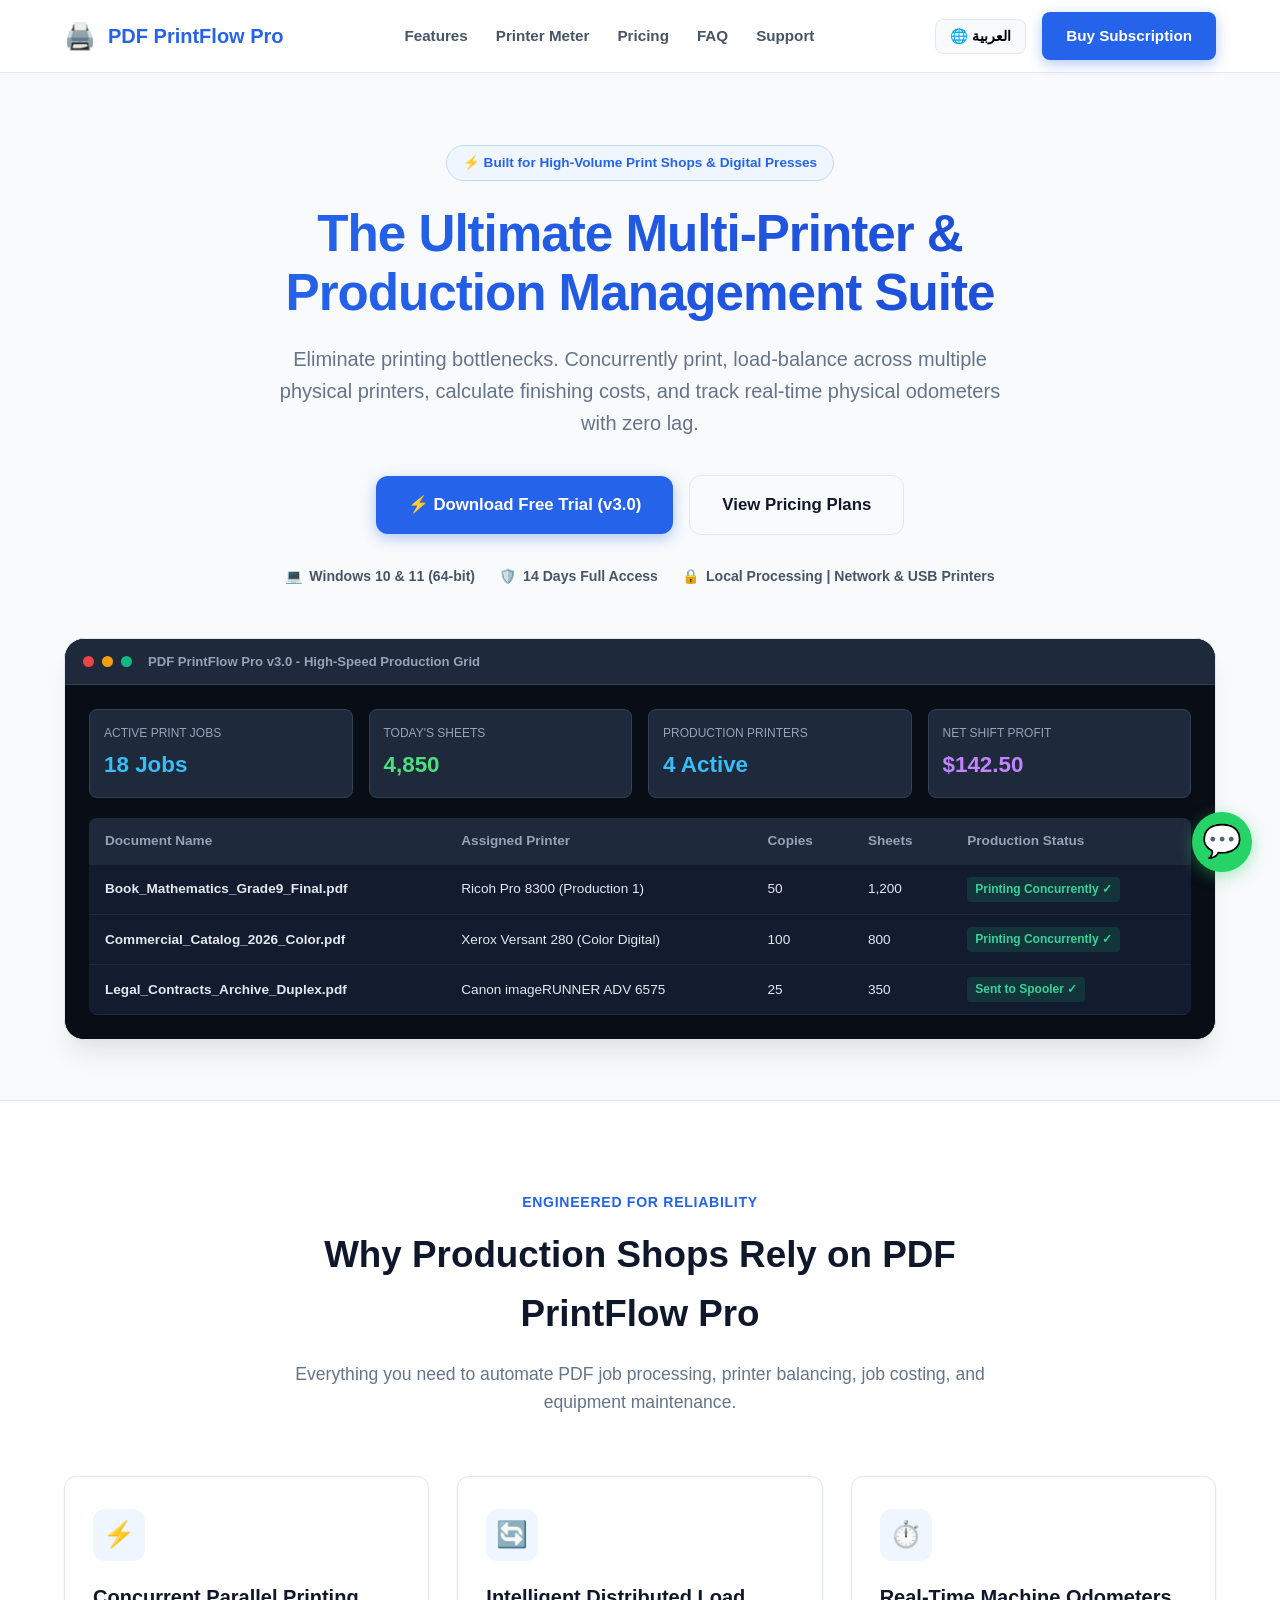
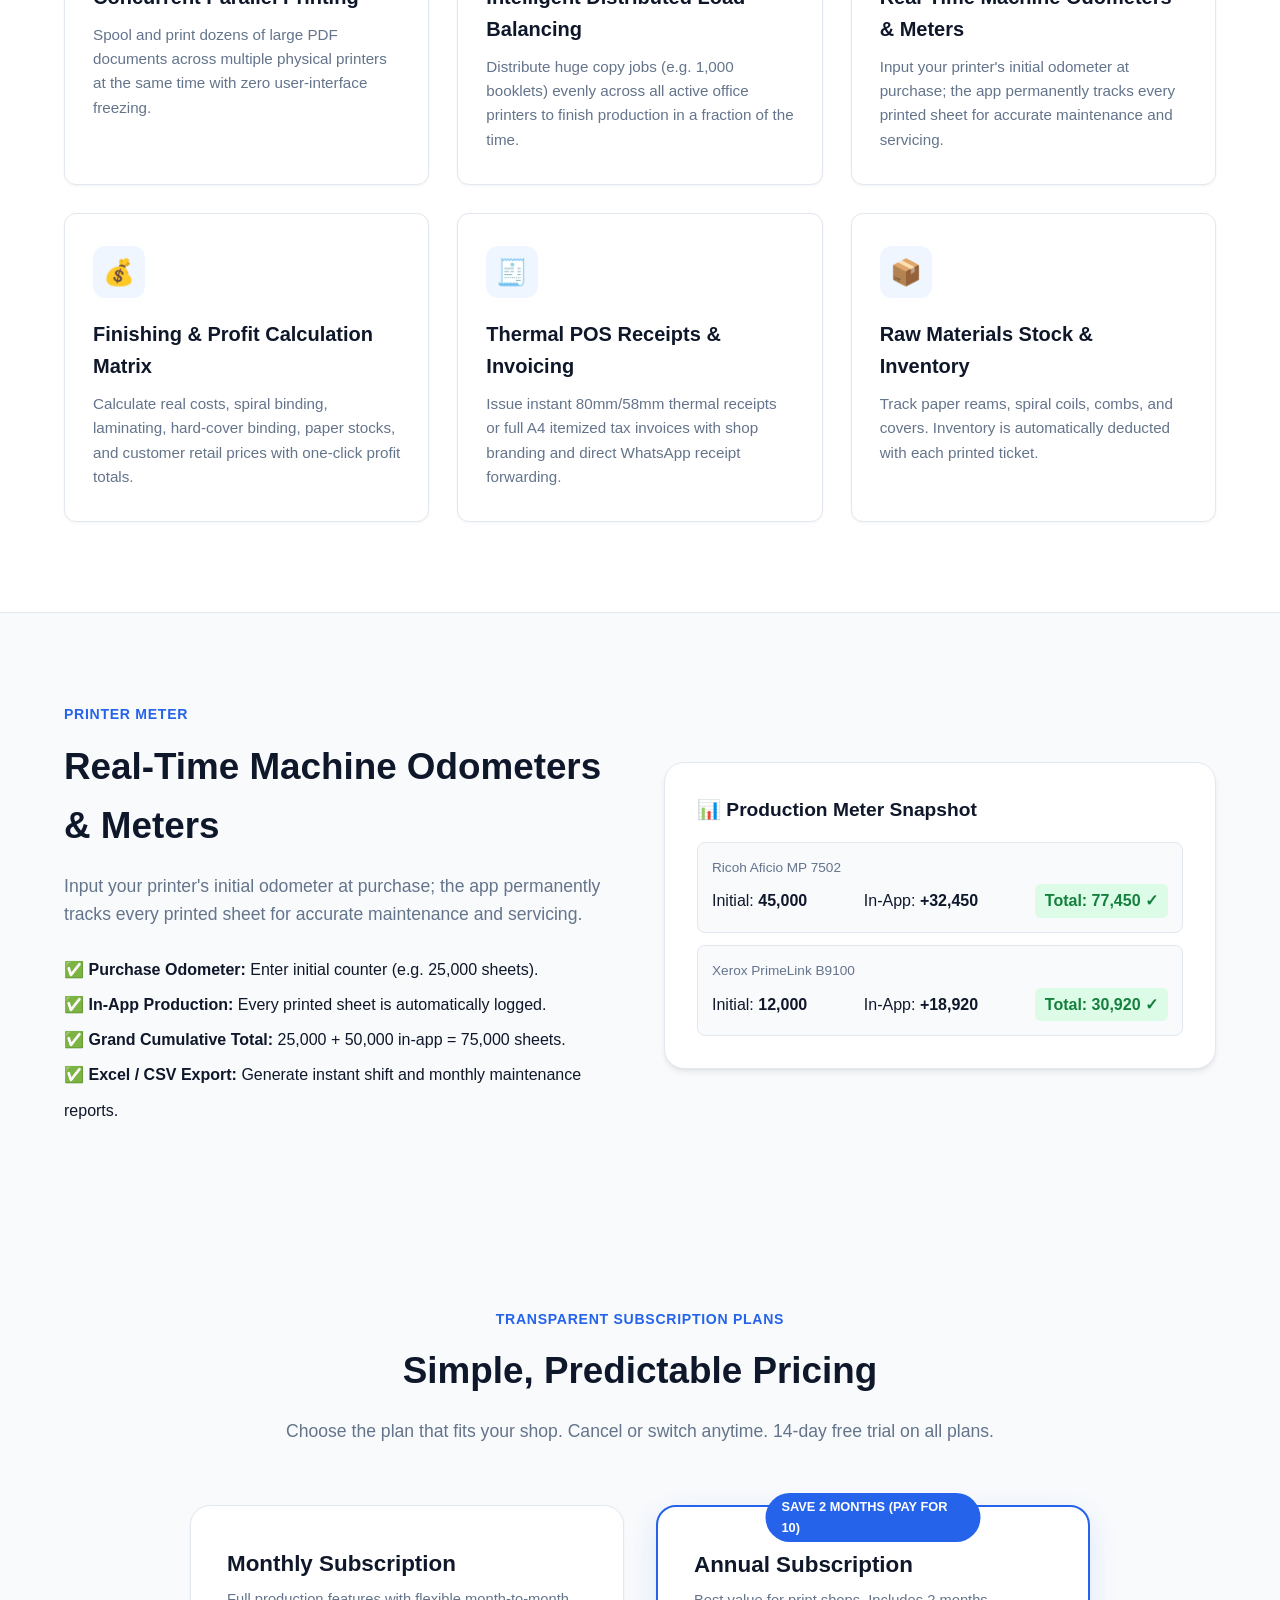
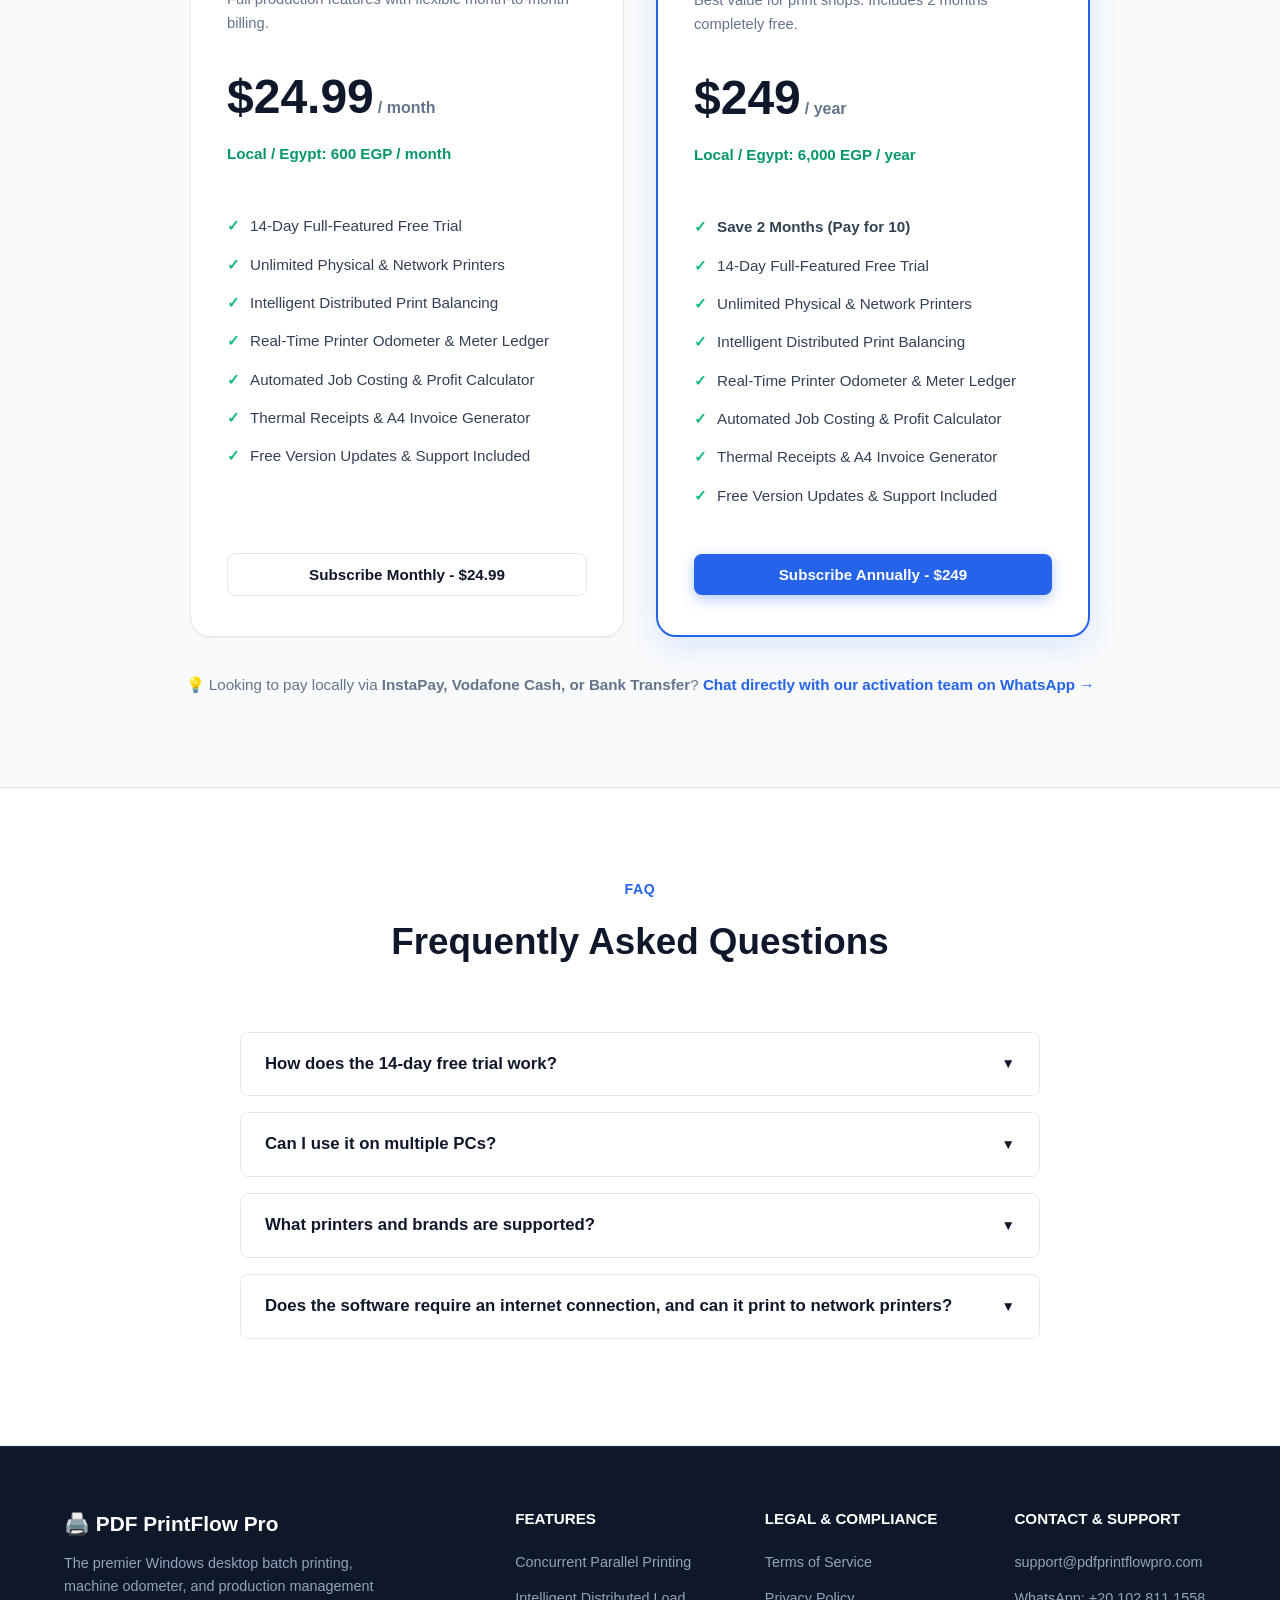
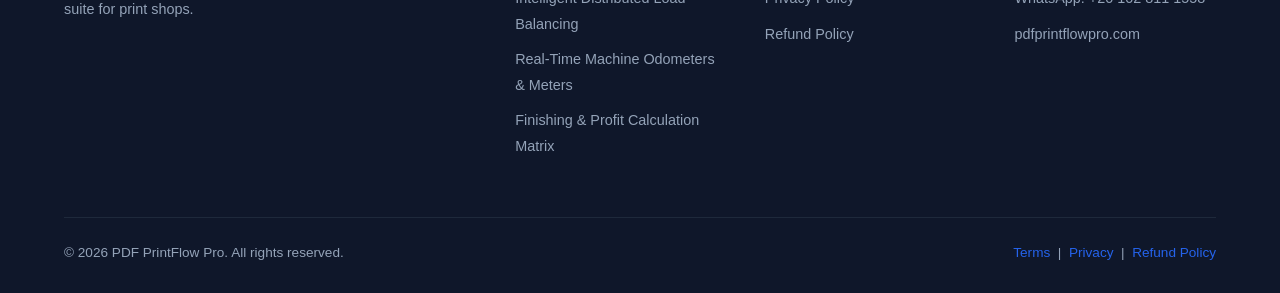
==== index.html @ ec48138c "Add files via upload" ====
<!DOCTYPE html>
<html lang="en" dir="ltr">
<head>
    <meta charset="UTF-8">
    <meta name="viewport" content="width=device-width, initial-scale=1.0">
    <title>PDF PrintFlow Pro - High-Speed Batch & Concurrent Multi-Printer Suite</title>
    <meta name="description" content="Commercial batch printing, intelligent load balancing, and production management software for print shops, copy centers, and publishers.">
    <link rel="stylesheet" href="style.css">
    <link rel="icon" type="image/x-icon" href="Assets/app_icon.ico">
</head>
<body>

    <!-- Header Navigation -->
    <header class="header">
        <div class="container navbar">
            <a href="index.html" class="brand">
                <span class="brand-icon">🖨️</span>
                <span>PDF PrintFlow <span>Pro</span></span>
            </a>

            <ul class="nav-links">
                <li><a href="#features" data-i18n="navFeatures">Features</a></li>
                <li><a href="#odometer" data-i18n="navOdometer">Printer Meter</a></li>
                <li><a href="#pricing" data-i18n="navPricing">Pricing</a></li>
                <li><a href="#faq" data-i18n="navFaq">FAQ</a></li>
                <li><a href="#contact" data-i18n="navContact">Support</a></li>
            </ul>

            <div class="nav-actions">
                <button id="langToggleBtn" class="lang-btn" onclick="toggleLanguage()">
                    🌐 العربية
                </button>
                <a href="#pricing" class="btn btn-primary" data-i18n="btnBuyNow">Buy Subscription</a>
            </div>
        </div>
    </header>

    <!-- Hero Section -->
    <section class="hero">
        <div class="container">
            <div class="hero-badge" data-i18n="heroBadge">
                ⚡ Built for High-Volume Print Shops & Digital Presses
            </div>

            <h1>
                <span data-i18n="heroTitlePrefix">The Ultimate Multi-Printer &</span>
                <span data-i18n="heroTitleSpan"> Production Management Suite</span>
            </h1>

            <p class="hero-subtitle" data-i18n="heroSubtitle">
                Eliminate printing bottlenecks. Concurrently print, load-balance across multiple physical printers, calculate finishing costs, and track real-time physical odometers with zero lag.
            </p>

            <div class="hero-cta">
                <a href="https://github.com" class="btn btn-primary btn-lg" data-i18n="heroBtnDownload">
                    ⚡ Download Free Trial (v3.0)
                </a>
                <a href="#pricing" class="btn btn-outline btn-lg" data-i18n="heroBtnPricing">
                    View Pricing Plans
                </a>
            </div>

            <div class="trust-badges">
                <div class="trust-item">
                    <span>💻</span> <strong data-i18n="trustWindows">Windows 10 & 11 (64-bit)</strong>
                </div>
                <div class="trust-item">
                    <span>🛡️</span> <strong data-i18n="trustTrial">14 Days Full Access</strong>
                </div>
                <div class="trust-item">
                    <span>🔒</span> <strong data-i18n="trustOffline">Local Processing | Network & USB Printers</strong>
                </div>
            </div>

            <!-- Realistic Interactive App Mockup -->
            <div class="mockup-wrapper">
                <div class="mockup-header">
                    <div class="circle red"></div>
                    <div class="circle yellow"></div>
                    <div class="circle green"></div>
                    <span class="mockup-title">PDF PrintFlow Pro v3.0 - High-Speed Production Grid</span>
                </div>
                <div class="mockup-body">
                    <div class="mockup-stats">
                        <div class="stat-box">
                            <div class="title" data-i18n="mockupJobs">Active Print Jobs</div>
                            <div class="val">18 Jobs</div>
                        </div>
                        <div class="stat-box">
                            <div class="title" data-i18n="mockupSheets">Today's Sheets</div>
                            <div class="val green">4,850</div>
                        </div>
                        <div class="stat-box">
                            <div class="title" data-i18n="mockupActivePrinters">Production Printers</div>
                            <div class="val">4 Active</div>
                        </div>
                        <div class="stat-box">
                            <div class="title" data-i18n="mockupNetProfit">Net Shift Profit</div>
                            <div class="val purple">$142.50</div>
                        </div>
                    </div>

                    <table class="mockup-table">
                        <thead>
                            <tr>
                                <th data-i18n="mockupColFile">Document Name</th>
                                <th data-i18n="mockupColPrinter">Assigned Printer</th>
                                <th data-i18n="mockupColCopies">Copies</th>
                                <th data-i18n="mockupColSheets">Sheets</th>
                                <th data-i18n="mockupColStatus">Production Status</th>
                            </tr>
                        </thead>
                        <tbody>
                            <tr>
                                <td><strong>Book_Mathematics_Grade9_Final.pdf</strong></td>
                                <td>Ricoh Pro 8300 (Production 1)</td>
                                <td>50</td>
                                <td>1,200</td>
                                <td><span class="badge-status" data-i18n="statusPrinting">Printing Concurrently ✓</span></td>
                            </tr>
                            <tr>
                                <td><strong>Commercial_Catalog_2026_Color.pdf</strong></td>
                                <td>Xerox Versant 280 (Color Digital)</td>
                                <td>100</td>
                                <td>800</td>
                                <td><span class="badge-status" data-i18n="statusPrinting">Printing Concurrently ✓</span></td>
                            </tr>
                            <tr>
                                <td><strong>Legal_Contracts_Archive_Duplex.pdf</strong></td>
                                <td>Canon imageRUNNER ADV 6575</td>
                                <td>25</td>
                                <td>350</td>
                                <td><span class="badge-status" data-i18n="statusSent">Sent to Spooler ✓</span></td>
                            </tr>
                        </tbody>
                    </table>
                </div>
            </div>

        </div>
    </section>

    <!-- Key Features Section -->
    <section id="features" class="section section-light">
        <div class="container">
            <div class="section-header">
                <div class="section-tag" data-i18n="featuresTag">Engineered for Reliability</div>
                <h2 class="section-title" data-i18n="featuresTitle">Why Production Shops Rely on PDF PrintFlow Pro</h2>
                <p class="section-desc" data-i18n="featuresSubtitle">
                    Everything you need to automate PDF job processing, printer balancing, job costing, and equipment maintenance.
                </p>
            </div>

            <div class="features-grid">
                <!-- Feature 1 -->
                <div class="feature-card">
                    <div class="feature-icon">⚡</div>
                    <h3 data-i18n="f1Title">Concurrent Parallel Printing</h3>
                    <p data-i18n="f1Desc">Spool and print dozens of large PDF documents across multiple physical printers at the same time with zero user-interface freezing.</p>
                </div>

                <!-- Feature 2 -->
                <div class="feature-card">
                    <div class="feature-icon">🔄</div>
                    <h3 data-i18n="f2Title">Intelligent Distributed Load Balancing</h3>
                    <p data-i18n="f2Desc">Distribute huge copy jobs (e.g. 1,000 booklets) evenly across all active office printers to finish production in a fraction of the time.</p>
                </div>

                <!-- Feature 3 -->
                <div class="feature-card">
                    <div class="feature-icon">⏱️</div>
                    <h3 data-i18n="f3Title">Real-Time Machine Odometers & Meters</h3>
                    <p data-i18n="f3Desc">Input your printer's initial odometer at purchase; the app permanently tracks every printed sheet for accurate maintenance and servicing.</p>
                </div>

                <!-- Feature 4 -->
                <div class="feature-card">
                    <div class="feature-icon">💰</div>
                    <h3 data-i18n="f4Title">Finishing & Profit Calculation Matrix</h3>
                    <p data-i18n="f4Desc">Calculate real costs, spiral binding, laminating, hard-cover binding, paper stocks, and customer retail prices with one-click profit totals.</p>
                </div>

                <!-- Feature 5 -->
                <div class="feature-card">
                    <div class="feature-icon">🧾</div>
                    <h3 data-i18n="f5Title">Thermal POS Receipts & Invoicing</h3>
                    <p data-i18n="f5Desc">Issue instant 80mm/58mm thermal receipts or full A4 itemized tax invoices with shop branding and direct WhatsApp receipt forwarding.</p>
                </div>

                <!-- Feature 6 -->
                <div class="feature-card">
                    <div class="feature-icon">📦</div>
                    <h3 data-i18n="f6Title">Raw Materials Stock & Inventory</h3>
                    <p data-i18n="f6Desc">Track paper reams, spiral coils, combs, and covers. Inventory is automatically deducted with each printed ticket.</p>
                </div>
            </div>
        </div>
    </section>

    <!-- Odometer Feature Focus -->
    <section id="odometer" class="section">
        <div class="container">
            <div style="display: grid; grid-template-columns: 1fr 1fr; gap: 48px; align-items: center;">
                <div>
                    <div class="section-tag" data-i18n="navOdometer">Printer Meter</div>
                    <h2 class="section-title" data-i18n="f3Title">Real-Time Machine Odometers & Meters</h2>
                    <p class="section-desc" style="margin-bottom: 24px;" data-i18n="f3Desc">
                        Input your printer's initial odometer at purchase; the app permanently tracks every printed sheet for accurate maintenance and servicing.
                    </p>
                    <ul style="list-style: none; line-height: 2.2;">
                        <li data-i18n="odoBullet1">✅ <strong>Purchase Odometer:</strong> Enter initial counter (e.g. 25,000 sheets).</li>
                        <li data-i18n="odoBullet2">✅ <strong>In-App Production:</strong> Every printed sheet is automatically logged.</li>
                        <li data-i18n="odoBullet3">✅ <strong>Grand Cumulative Total:</strong> 25,000 + 50,000 in-app = 75,000 sheets.</li>
                        <li data-i18n="odoBullet4">✅ <strong>Excel / CSV Export:</strong> Generate instant shift and monthly maintenance reports.</li>
                    </ul>
                </div>
                <div style="background: #ffffff; border: 1px solid var(--border-color); border-radius: var(--radius-lg); padding: 32px; box-shadow: var(--shadow-md);">
                    <div style="font-weight: 800; font-size: 1.2rem; margin-bottom: 16px; color: var(--secondary);" data-i18n="odoSnapshotTitle">📊 Production Meter Snapshot</div>
                    <div style="border: 1px solid #e2e8f0; border-radius: 8px; padding: 14px; margin-bottom: 12px; background: #f8fafc;">
                        <div style="font-size: 0.85rem; color: #64748b;">Ricoh Aficio MP 7502</div>
                        <div style="display: flex; justify-content: space-between; align-items: center; margin-top: 6px;">
                            <span><span data-i18n="odoInitial">Initial:</span> <strong>45,000</strong></span>
                            <span><span data-i18n="odoInApp">In-App:</span> <strong>+32,450</strong></span>
                            <span style="background: #dcfce7; color: #15803d; font-weight: 800; padding: 4px 10px; border-radius: 6px;"><span data-i18n="odoTotal">Total:</span> 77,450 ✓</span>
                        </div>
                    </div>
                    <div style="border: 1px solid #e2e8f0; border-radius: 8px; padding: 14px; background: #f8fafc;">
                        <div style="font-size: 0.85rem; color: #64748b;">Xerox PrimeLink B9100</div>
                        <div style="display: flex; justify-content: space-between; align-items: center; margin-top: 6px;">
                            <span><span data-i18n="odoInitial">Initial:</span> <strong>12,000</strong></span>
                            <span><span data-i18n="odoInApp">In-App:</span> <strong>+18,920</strong></span>
                            <span style="background: #dcfce7; color: #15803d; font-weight: 800; padding: 4px 10px; border-radius: 6px;"><span data-i18n="odoTotal">Total:</span> 30,920 ✓</span>
                        </div>
                    </div>
                </div>
            </div>
        </div>
    </section>

    <!-- Pricing Section -->
    <section id="pricing" class="pricing-section">
        <div class="container">
            <div class="section-header">
                <div class="section-tag" data-i18n="pricingTag">Transparent Subscription Plans</div>
                <h2 class="section-title" data-i18n="pricingTitle">Simple, Predictable Pricing</h2>
                <p class="section-desc" data-i18n="pricingSubtitle">
                    Choose the plan that fits your shop. Cancel or switch anytime. 14-day free trial on all plans.
                </p>
            </div>

            <div class="pricing-grid">
                <!-- Monthly Plan -->
                <div class="pricing-card">
                    <div class="plan-name" data-i18n="planMonthlyName">Monthly Subscription</div>
                    <div class="plan-desc" data-i18n="planMonthlyDesc">Full production features with flexible month-to-month billing.</div>
                    
                    <div class="plan-price">
                        <span class="amount">$24.99</span>
                        <span class="period">/ month</span>
                    </div>
                    <div class="regional-price" data-i18n="regionalMonthly">Local / Egypt: 600 EGP / month</div>

                    <ul class="plan-features">
                        <li><span class="check">✓</span> <span data-i18n="featureTrial">14-Day Full-Featured Free Trial</span></li>
                        <li><span class="check">✓</span> <span data-i18n="featurePrinters">Unlimited Physical & Network Printers</span></li>
                        <li><span class="check">✓</span> <span data-i18n="featureLoadBalance">Intelligent Distributed Print Balancing</span></li>
                        <li><span class="check">✓</span> <span data-i18n="featureMeters">Real-Time Printer Odometer & Meter Ledger</span></li>
                        <li><span class="check">✓</span> <span data-i18n="featureCosting">Automated Job Costing & Profit Calculator</span></li>
                        <li><span class="check">✓</span> <span data-i18n="featureInvoicing">Thermal Receipts & A4 Invoice Generator</span></li>
                        <li><span class="check">✓</span> <span data-i18n="featureUpdates">Free Version Updates & Support Included</span></li>
                    </ul>

                    <button class="btn btn-outline" style="width: 100%;" onclick="openCheckout('monthly')" data-i18n="btnSubscribeMonthly">
                        Subscribe Monthly - $24.99
                    </button>
                </div>

                <!-- Annual Plan (Featured) -->
                <div class="pricing-card featured">
                    <div class="card-badge" data-i18n="saveBadge">Save 2 Months (Pay for 10)</div>
                    <div class="plan-name" data-i18n="planAnnualName">Annual Subscription</div>
                    <div class="plan-desc" data-i18n="planAnnualDesc">Best value for print shops. Includes 2 months completely free.</div>
                    
                    <div class="plan-price">
                        <span class="amount">$249</span>
                        <span class="period">/ year</span>
                    </div>
                    <div class="regional-price" data-i18n="regionalAnnual">Local / Egypt: 6,000 EGP / year</div>

                    <ul class="plan-features">
                        <li><span class="check">✓</span> <strong data-i18n="saveBadge">Save 2 Months (Pay for 10)</strong></li>
                        <li><span class="check">✓</span> <span data-i18n="featureTrial">14-Day Full-Featured Free Trial</span></li>
                        <li><span class="check">✓</span> <span data-i18n="featurePrinters">Unlimited Physical & Network Printers</span></li>
                        <li><span class="check">✓</span> <span data-i18n="featureLoadBalance">Intelligent Distributed Print Balancing</span></li>
                        <li><span class="check">✓</span> <span data-i18n="featureMeters">Real-Time Printer Odometer & Meter Ledger</span></li>
                        <li><span class="check">✓</span> <span data-i18n="featureCosting">Automated Job Costing & Profit Calculator</span></li>
                        <li><span class="check">✓</span> <span data-i18n="featureInvoicing">Thermal Receipts & A4 Invoice Generator</span></li>
                        <li><span class="check">✓</span> <span data-i18n="featureUpdates">Free Version Updates & Priority Support</span></li>
                    </ul>

                    <button class="btn btn-primary" style="width: 100%;" onclick="openCheckout('annual')" data-i18n="btnSubscribeAnnual">
                        Subscribe Annually - $249
                    </button>
                </div>
            </div>

            <!-- Regional Payment Notice -->
            <div style="text-align: center; margin-top: 36px;">
                <p style="color: #64748b; font-size: 0.95rem;">
                    💡 Looking to pay locally via <strong>InstaPay, Vodafone Cash, or Bank Transfer</strong>? 
                    <a href="javascript:void(0)" onclick="openWhatsApp()" style="font-weight: 700;">Chat directly with our activation team on WhatsApp →</a>
                </p>
            </div>
        </div>
    </section>

    <!-- FAQ Section -->
    <section id="faq" class="section section-light">
        <div class="container">
            <div class="section-header">
                <div class="section-tag" data-i18n="navFaq">FAQ</div>
                <h2 class="section-title" data-i18n="faqTitle">Frequently Asked Questions</h2>
            </div>

            <div class="faq-wrap">
                <div class="faq-item">
                    <div class="faq-question">
                        <span data-i18n="faq1Q">How does the 14-day free trial work?</span>
                        <span class="faq-arrow">▼</span>
                    </div>
                    <div class="faq-answer" data-i18n="faq1A">
                        When you download and run PDF PrintFlow Pro, you automatically get 14 days of unrestricted access to all features on your PC. No credit card is required upfront.
                    </div>
                </div>

                <div class="faq-item">
                    <div class="faq-question">
                        <span data-i18n="faq2Q">Can I use it on multiple PCs?</span>
                        <span class="faq-arrow">▼</span>
                    </div>
                    <div class="faq-answer" data-i18n="faq2A">
                        Each license key is securely bound to the unique hardware ID (Machine ID) of one computer. If you upgrade your PC, our support team can migrate your license immediately.
                    </div>
                </div>

                <div class="faq-item">
                    <div class="faq-question">
                        <span data-i18n="faq3Q">What printers and brands are supported?</span>
                        <span class="faq-arrow">▼</span>
                    </div>
                    <div class="faq-answer" data-i18n="faq3A">
                        PDF PrintFlow Pro works natively with all Windows-certified printers, including Ricoh, Xerox, Canon, HP, Konica Minolta, Epson, Brother, Sharp, Kyocera, and digital plotters.
                    </div>
                </div>

                <div class="faq-item">
                    <div class="faq-question">
                        <span data-i18n="faq4Q">Does the software require an internet connection, and can it print to network printers?</span>
                        <span class="faq-arrow">▼</span>
                    </div>
                    <div class="faq-answer" data-i18n="faq4A">
                        No internet connection is required for printing! PDF PrintFlow Pro operates completely locally on your computer with zero cloud dependency. It connects seamlessly to both local network printers (LAN / Wi-Fi / IP) and direct USB printers. Even if your PC is connected to the internet, your documents and customer data never leave your local environment.
                    </div>
                </div>
            </div>
        </div>
    </section>

    <!-- Footer -->
    <footer id="contact" class="footer">
        <div class="container">
            <div class="footer-grid">
                <div class="footer-brand">
                    <h3>🖨️ PDF PrintFlow Pro</h3>
                    <p data-i18n="footerDesc">
                        The premier Windows desktop batch printing, machine odometer, and production management suite for print shops.
                    </p>
                </div>

                <div class="footer-col">
                    <h4 data-i18n="navFeatures">Features</h4>
                    <ul>
                        <li><a href="#features" data-i18n="f1Title">Concurrent Printing</a></li>
                        <li><a href="#features" data-i18n="f2Title">Load Balancing</a></li>
                        <li><a href="#odometer" data-i18n="f3Title">Printer Meter</a></li>
                        <li><a href="#features" data-i18n="f4Title">Finishing Matrix</a></li>
                    </ul>
                </div>

                <div class="footer-col">
                    <h4 data-i18n="footerLegal">Legal & Compliance</h4>
                    <ul>
                        <li><a href="terms.html" data-i18n="footerTerms">Terms of Service</a></li>
                        <li><a href="privacy.html" data-i18n="footerPrivacy">Privacy Policy</a></li>
                        <li><a href="refund.html" data-i18n="footerRefund">Refund Policy</a></li>
                    </ul>
                </div>

                <div class="footer-col">
                    <h4 data-i18n="footerSupport">Contact & Support</h4>
                    <ul>
                        <li><a href="mailto:support@pdfprintflowpro.com">support@pdfprintflowpro.com</a></li>
                        <li><a href="javascript:void(0)" onclick="openWhatsApp()">WhatsApp: +20 102 811 1558</a></li>
                        <li><a href="https://pdfprintflowpro.com">pdfprintflowpro.com</a></li>
                    </ul>
                </div>
            </div>

            <div class="footer-bottom">
                <div data-i18n="footerCopyright">© 2026 PDF PrintFlow Pro. All rights reserved.</div>
                <div>
                    <a href="terms.html">Terms</a> &nbsp;|&nbsp; 
                    <a href="privacy.html">Privacy</a> &nbsp;|&nbsp; 
                    <a href="refund.html">Refund Policy</a>
                </div>
            </div>
        </div>
    </footer>

    <!-- Floating WhatsApp Button -->
    <a href="javascript:void(0)" class="whatsapp-float" onclick="openWhatsApp()" title="Chat on WhatsApp">
        💬
    </a>

    <script src="script.js"></script>
</body>
</html>
---- style.css ----
:root {
    --primary: #2563eb;
    --primary-dark: #1d4ed8;
    --primary-light: #eff6ff;
    --secondary: #0f172a;
    --accent: #10b981;
    --accent-dark: #059669;
    --text-main: #0f172a;
    --text-muted: #64748b;
    --border-color: #e2e8f0;
    --bg-light: #f8fafc;
    --card-bg: #ffffff;
    --shadow-sm: 0 1px 3px rgba(0, 0, 0, 0.05);
    --shadow-md: 0 4px 6px -1px rgba(0, 0, 0, 0.08), 0 2px 4px -2px rgba(0, 0, 0, 0.05);
    --shadow-xl: 0 20px 25px -5px rgba(0, 0, 0, 0.08), 0 8px 10px -6px rgba(0, 0, 0, 0.04);
    --radius-sm: 8px;
    --radius-md: 12px;
    --radius-lg: 20px;
    --transition: all 0.25s ease-in-out;
}

* {
    box-sizing: border-box;
    margin: 0;
    padding: 0;
}

body {
    font-family: -apple-system, BlinkMacSystemFont, "Segoe UI", Roboto, "Helvetica Neue", Arial, sans-serif;
    color: var(--text-main);
    background-color: var(--bg-light);
    line-height: 1.6;
    overflow-x: hidden;
}

html[lang="ar"] body {
    font-family: "Segoe UI", Tahoma, Geneva, Verdana, sans-serif;
    direction: rtl;
    text-align: right;
}

a {
    color: var(--primary);
    text-decoration: none;
    transition: var(--transition);
}

a:hover {
    color: var(--primary-dark);
}

.container {
    max-width: 1200px;
    margin: 0 auto;
    padding: 0 24px;
}

/* Header & Nav */
.header {
    position: sticky;
    top: 0;
    z-index: 1000;
    background: rgba(255, 255, 255, 0.92);
    backdrop-filter: blur(12px);
    border-bottom: 1px solid var(--border-color);
}

.navbar {
    display: flex;
    justify-content: space-between;
    align-items: center;
    height: 72px;
}

.brand {
    display: flex;
    align-items: center;
    gap: 12px;
    font-weight: 800;
    font-size: 1.25rem;
    color: var(--secondary);
}

.brand-icon {
    font-size: 1.6rem;
}

.brand span {
    color: var(--primary);
}

.nav-links {
    display: flex;
    align-items: center;
    gap: 28px;
    list-style: none;
}

.nav-links a {
    color: #475569;
    font-weight: 600;
    font-size: 0.95rem;
}

.nav-links a:hover {
    color: var(--primary);
}

.nav-actions {
    display: flex;
    align-items: center;
    gap: 16px;
}

.lang-btn {
    background: var(--bg-light);
    border: 1px solid var(--border-color);
    padding: 8px 14px;
    border-radius: var(--radius-sm);
    font-size: 0.9rem;
    font-weight: 600;
    cursor: pointer;
    transition: var(--transition);
    display: flex;
    align-items: center;
    gap: 6px;
}

.lang-btn:hover {
    background: #e2e8f0;
}

/* Buttons */
.btn {
    display: inline-flex;
    align-items: center;
    justify-content: center;
    gap: 8px;
    padding: 12px 24px;
    font-size: 0.95rem;
    font-weight: 700;
    border-radius: var(--radius-sm);
    cursor: pointer;
    border: none;
    transition: var(--transition);
    text-align: center;
}

.btn-primary {
    background: var(--primary);
    color: #ffffff !important;
    box-shadow: 0 4px 14px rgba(37, 99, 235, 0.35);
}

.btn-primary:hover {
    background: var(--primary-dark);
    transform: translateY(-1px);
    box-shadow: 0 6px 18px rgba(37, 99, 235, 0.45);
}

.btn-success {
    background: var(--accent);
    color: #ffffff !important;
}

.btn-success:hover {
    background: var(--accent-dark);
}

.btn-outline {
    background: transparent;
    border: 1px solid var(--border-color);
    color: var(--text-main);
}

.btn-outline:hover {
    background: #f1f5f9;
}

.btn-lg {
    padding: 16px 32px;
    font-size: 1.05rem;
    border-radius: var(--radius-md);
}

/* Hero Section */
.hero {
    padding: 72px 0 60px;
    text-align: center;
    position: relative;
}

.hero-badge {
    display: inline-flex;
    align-items: center;
    gap: 8px;
    background: var(--primary-light);
    color: var(--primary);
    border: 1px solid #bfdbfe;
    padding: 6px 16px;
    border-radius: 9999px;
    font-size: 0.85rem;
    font-weight: 700;
    margin-bottom: 24px;
}

.hero h1 {
    font-size: 3.2rem;
    line-height: 1.15;
    font-weight: 900;
    color: var(--secondary);
    max-width: 900px;
    margin: 0 auto 20px;
    letter-spacing: -0.02em;
}

.hero h1 span {
    background: linear-gradient(135deg, #2563eb, #1d4ed8);
    -webkit-background-clip: text;
    -webkit-text-fill-color: transparent;
}

.hero-subtitle {
    font-size: 1.25rem;
    color: var(--text-muted);
    max-width: 740px;
    margin: 0 auto 36px;
}

.hero-cta {
    display: flex;
    justify-content: center;
    align-items: center;
    gap: 16px;
    margin-bottom: 30px;
    flex-wrap: wrap;
}

.trust-badges {
    display: flex;
    justify-content: center;
    align-items: center;
    gap: 24px;
    font-size: 0.88rem;
    color: #475569;
    flex-wrap: wrap;
}

.trust-item {
    display: flex;
    align-items: center;
    gap: 6px;
}

/* App Mockup Preview */
.mockup-wrapper {
    margin-top: 50px;
    position: relative;
    border-radius: var(--radius-lg);
    box-shadow: var(--shadow-xl);
    border: 1px solid var(--border-color);
    background: #0f172a;
    overflow: hidden;
}

.mockup-header {
    background: #1e293b;
    padding: 12px 18px;
    display: flex;
    align-items: center;
    gap: 8px;
    border-bottom: 1px solid #334155;
}

.circle {
    width: 11px;
    height: 11px;
    border-radius: 50%;
}
.circle.red { background: #ef4444; }
.circle.yellow { background: #f59e0b; }
.circle.green { background: #10b981; }

.mockup-title {
    color: #94a3b8;
    font-size: 0.82rem;
    font-weight: 600;
    margin-left: 8px;
}

.mockup-body {
    background: #090d16;
    padding: 24px;
    color: #e2e8f0;
}

.mockup-stats {
    display: grid;
    grid-template-columns: repeat(4, 1fr);
    gap: 16px;
    margin-bottom: 20px;
}

.stat-box {
    background: #1e293b;
    border: 1px solid #334155;
    border-radius: var(--radius-sm);
    padding: 14px;
    text-align: left;
}

html[lang="ar"] .stat-box {
    text-align: right;
}

.stat-box .title {
    font-size: 0.75rem;
    color: #94a3b8;
    text-transform: uppercase;
}

.stat-box .val {
    font-size: 1.4rem;
    font-weight: 800;
    color: #38bdf8;
    margin-top: 4px;
}

.stat-box .val.green { color: #4ade80; }
.stat-box .val.purple { color: #c084fc; }

.mockup-table {
    width: 100%;
    border-collapse: collapse;
    font-size: 0.85rem;
    background: #131c2e;
    border-radius: var(--radius-sm);
    overflow: hidden;
}

.mockup-table th, .mockup-table td {
    padding: 12px 16px;
    text-align: left;
    border-bottom: 1px solid #1e293b;
}

html[lang="ar"] .mockup-table th, html[lang="ar"] .mockup-table td {
    text-align: right;
}

.mockup-table th {
    background: #1e293b;
    color: #94a3b8;
    font-weight: 600;
}

.badge-status {
    display: inline-block;
    padding: 3px 8px;
    border-radius: 4px;
    font-size: 0.75rem;
    font-weight: 700;
    background: rgba(16, 185, 129, 0.15);
    color: #34d399;
}

/* Features Section */
.section {
    padding: 90px 0;
}

.section-light {
    background: #ffffff;
    border-top: 1px solid var(--border-color);
    border-bottom: 1px solid var(--border-color);
}

.section-header {
    text-align: center;
    max-width: 720px;
    margin: 0 auto 60px;
}

.section-tag {
    color: var(--primary);
    font-weight: 800;
    font-size: 0.88rem;
    text-transform: uppercase;
    letter-spacing: 0.05em;
    margin-bottom: 12px;
}

.section-title {
    font-size: 2.3rem;
    font-weight: 800;
    color: var(--secondary);
    margin-bottom: 16px;
}

.section-desc {
    color: var(--text-muted);
    font-size: 1.1rem;
}

.features-grid {
    display: grid;
    grid-template-columns: repeat(3, 1fr);
    gap: 28px;
}

.feature-card {
    background: var(--card-bg);
    border: 1px solid var(--border-color);
    border-radius: var(--radius-md);
    padding: 32px 28px;
    transition: var(--transition);
    box-shadow: var(--shadow-sm);
}

.feature-card:hover {
    transform: translateY(-4px);
    box-shadow: var(--shadow-md);
    border-color: #cbd5e1;
}

.feature-icon {
    width: 52px;
    height: 52px;
    border-radius: 12px;
    background: var(--primary-light);
    color: var(--primary);
    display: flex;
    align-items: center;
    justify-content: center;
    font-size: 1.6rem;
    margin-bottom: 20px;
}

.feature-card h3 {
    font-size: 1.25rem;
    font-weight: 700;
    color: var(--secondary);
    margin-bottom: 10px;
}

.feature-card p {
    color: var(--text-muted);
    font-size: 0.95rem;
    line-height: 1.6;
}

/* Pricing Section */
.pricing-section {
    background: var(--bg-light);
    padding: 90px 0;
}

.pricing-toggle-wrap {
    display: flex;
    justify-content: center;
    align-items: center;
    gap: 12px;
    margin-bottom: 48px;
}

.toggle-label {
    font-weight: 700;
    font-size: 1rem;
    cursor: pointer;
    color: var(--text-muted);
}

.toggle-label.active {
    color: var(--secondary);
}

.save-badge {
    background: #dcfce7;
    color: #15803d;
    font-size: 0.78rem;
    font-weight: 800;
    padding: 3px 8px;
    border-radius: 9999px;
}

.switch {
    position: relative;
    display: inline-block;
    width: 54px;
    height: 28px;
}

.switch input {
    opacity: 0;
    width: 0;
    height: 0;
}

.slider {
    position: absolute;
    cursor: pointer;
    top: 0; left: 0; right: 0; bottom: 0;
    background-color: #cbd5e1;
    transition: .3s;
    border-radius: 34px;
}

.slider:before {
    position: absolute;
    content: "";
    height: 20px;
    width: 20px;
    left: 4px;
    bottom: 4px;
    background-color: white;
    transition: .3s;
    border-radius: 50%;
}

input:checked + .slider {
    background-color: var(--primary);
}

input:checked + .slider:before {
    transform: translateX(26px);
}

.pricing-grid {
    display: grid;
    grid-template-columns: repeat(2, 1fr);
    gap: 32px;
    max-width: 900px;
    margin: 0 auto;
}

.pricing-card {
    background: var(--card-bg);
    border: 1px solid var(--border-color);
    border-radius: var(--radius-lg);
    padding: 40px 36px;
    position: relative;
    box-shadow: var(--shadow-sm);
    display: flex;
    flex-direction: column;
}

.pricing-card.featured {
    border: 2px solid var(--primary);
    box-shadow: 0 10px 30px rgba(37, 99, 235, 0.12);
}

.card-badge {
    position: absolute;
    top: -14px;
    left: 50%;
    transform: translateX(-50%);
    background: var(--primary);
    color: #ffffff;
    font-weight: 800;
    font-size: 0.8rem;
    padding: 4px 16px;
    border-radius: 9999px;
    text-transform: uppercase;
}

.plan-name {
    font-size: 1.4rem;
    font-weight: 800;
    color: var(--secondary);
    margin-bottom: 6px;
}

.plan-desc {
    color: var(--text-muted);
    font-size: 0.92rem;
    margin-bottom: 24px;
}

.plan-price {
    display: flex;
    align-items: baseline;
    gap: 4px;
    margin-bottom: 6px;
}

.plan-price .amount {
    font-size: 3rem;
    font-weight: 900;
    color: var(--secondary);
}

.plan-price .period {
    color: var(--text-muted);
    font-weight: 600;
}

.regional-price {
    font-size: 0.95rem;
    font-weight: 700;
    color: #059669;
    margin-bottom: 24px;
}

.plan-features {
    list-style: none;
    margin: 24px 0 32px;
    flex-grow: 1;
}

.plan-features li {
    display: flex;
    align-items: center;
    gap: 10px;
    font-size: 0.95rem;
    color: #334155;
    margin-bottom: 14px;
}

.plan-features li .check {
    color: #10b981;
    font-weight: 800;
}

/* FAQ Section */
.faq-wrap {
    max-width: 800px;
    margin: 0 auto;
}

.faq-item {
    background: #ffffff;
    border: 1px solid var(--border-color);
    border-radius: var(--radius-sm);
    margin-bottom: 16px;
    overflow: hidden;
}

.faq-question {
    padding: 18px 24px;
    font-weight: 700;
    font-size: 1.05rem;
    cursor: pointer;
    display: flex;
    justify-content: space-between;
    align-items: center;
    background: #ffffff;
}

.faq-question:hover {
    background: #f8fafc;
}

.faq-answer {
    padding: 0 24px 20px;
    color: var(--text-muted);
    font-size: 0.95rem;
    line-height: 1.6;
    display: none;
}

.faq-item.active .faq-answer {
    display: block;
}

.faq-arrow {
    display: inline-block;
    transition: transform 0.25s ease;
    font-size: 0.85rem;
}

.faq-item.active .faq-arrow {
    transform: rotate(180deg);
}

/* Legal Pages Styling (Terms, Privacy, Refund) */
.legal-page {
    padding: 60px 0 100px;
}

.legal-box {
    background: #ffffff;
    border: 1px solid var(--border-color);
    border-radius: var(--radius-md);
    padding: 48px;
    box-shadow: var(--shadow-sm);
    max-width: 900px;
    margin: 0 auto;
}

.legal-box h1 {
    font-size: 2.2rem;
    font-weight: 900;
    margin-bottom: 12px;
    color: var(--secondary);
}

.legal-box .meta-date {
    color: var(--text-muted);
    font-size: 0.9rem;
    margin-bottom: 32px;
    border-bottom: 1px solid var(--border-color);
    padding-bottom: 16px;
}

.legal-box h2 {
    font-size: 1.35rem;
    font-weight: 800;
    color: var(--secondary);
    margin: 32px 0 12px;
}

.legal-box p {
    color: #334155;
    font-size: 1rem;
    line-height: 1.7;
    margin-bottom: 16px;
}

.legal-box ul {
    margin: 12px 0 20px 24px;
    color: #334155;
    line-height: 1.7;
}

html[lang="ar"] .legal-box ul {
    margin: 12px 24px 20px 0;
}

/* Footer */
.footer {
    background: #0f172a;
    color: #94a3b8;
    padding: 60px 0 30px;
    border-top: 1px solid #1e293b;
}

.footer-grid {
    display: grid;
    grid-template-columns: 2fr 1fr 1fr 1fr;
    gap: 48px;
    margin-bottom: 48px;
}

.footer-brand h3 {
    color: #ffffff;
    font-size: 1.3rem;
    font-weight: 800;
    margin-bottom: 12px;
}

.footer-brand p {
    font-size: 0.9rem;
    line-height: 1.6;
    max-width: 320px;
}

.footer-col h4 {
    color: #ffffff;
    font-size: 0.95rem;
    font-weight: 700;
    margin-bottom: 18px;
    text-transform: uppercase;
}

.footer-col ul {
    list-style: none;
}

.footer-col ul li {
    margin-bottom: 10px;
}

.footer-col ul a {
    color: #94a3b8;
    font-size: 0.9rem;
}

.footer-col ul a:hover {
    color: #38bdf8;
}

.footer-bottom {
    border-top: 1px solid #1e293b;
    padding-top: 24px;
    display: flex;
    justify-content: space-between;
    align-items: center;
    font-size: 0.85rem;
}

/* WhatsApp Floating Button */
.whatsapp-float {
    position: fixed;
    bottom: 28px;
    right: 28px;
    background: #25d366;
    color: #ffffff !important;
    width: 60px;
    height: 60px;
    border-radius: 50%;
    display: flex;
    align-items: center;
    justify-content: center;
    font-size: 32px;
    box-shadow: 0 4px 16px rgba(37, 211, 102, 0.4);
    z-index: 9999;
    transition: var(--transition);
}

html[lang="ar"] .whatsapp-float {
    right: auto;
    left: 28px;
}

.whatsapp-float:hover {
    transform: scale(1.08);
}

/* Responsive */
@media (max-width: 992px) {
    .hero h1 { font-size: 2.5rem; }
    .features-grid { grid-template-columns: repeat(2, 1fr); }
    .pricing-grid { grid-template-columns: 1fr; }
    .footer-grid { grid-template-columns: 1fr 1fr; }
    .mockup-stats { grid-template-columns: repeat(2, 1fr); }
}

@media (max-width: 768px) {
    .nav-links { display: none; }
    .hero h1 { font-size: 2.1rem; }
    .features-grid { grid-template-columns: 1fr; }
    .footer-grid { grid-template-columns: 1fr; }
    .legal-box { padding: 24px; }
    .mockup-body { padding: 14px; }
    .stat-box .val { font-size: 1.15rem; }
}
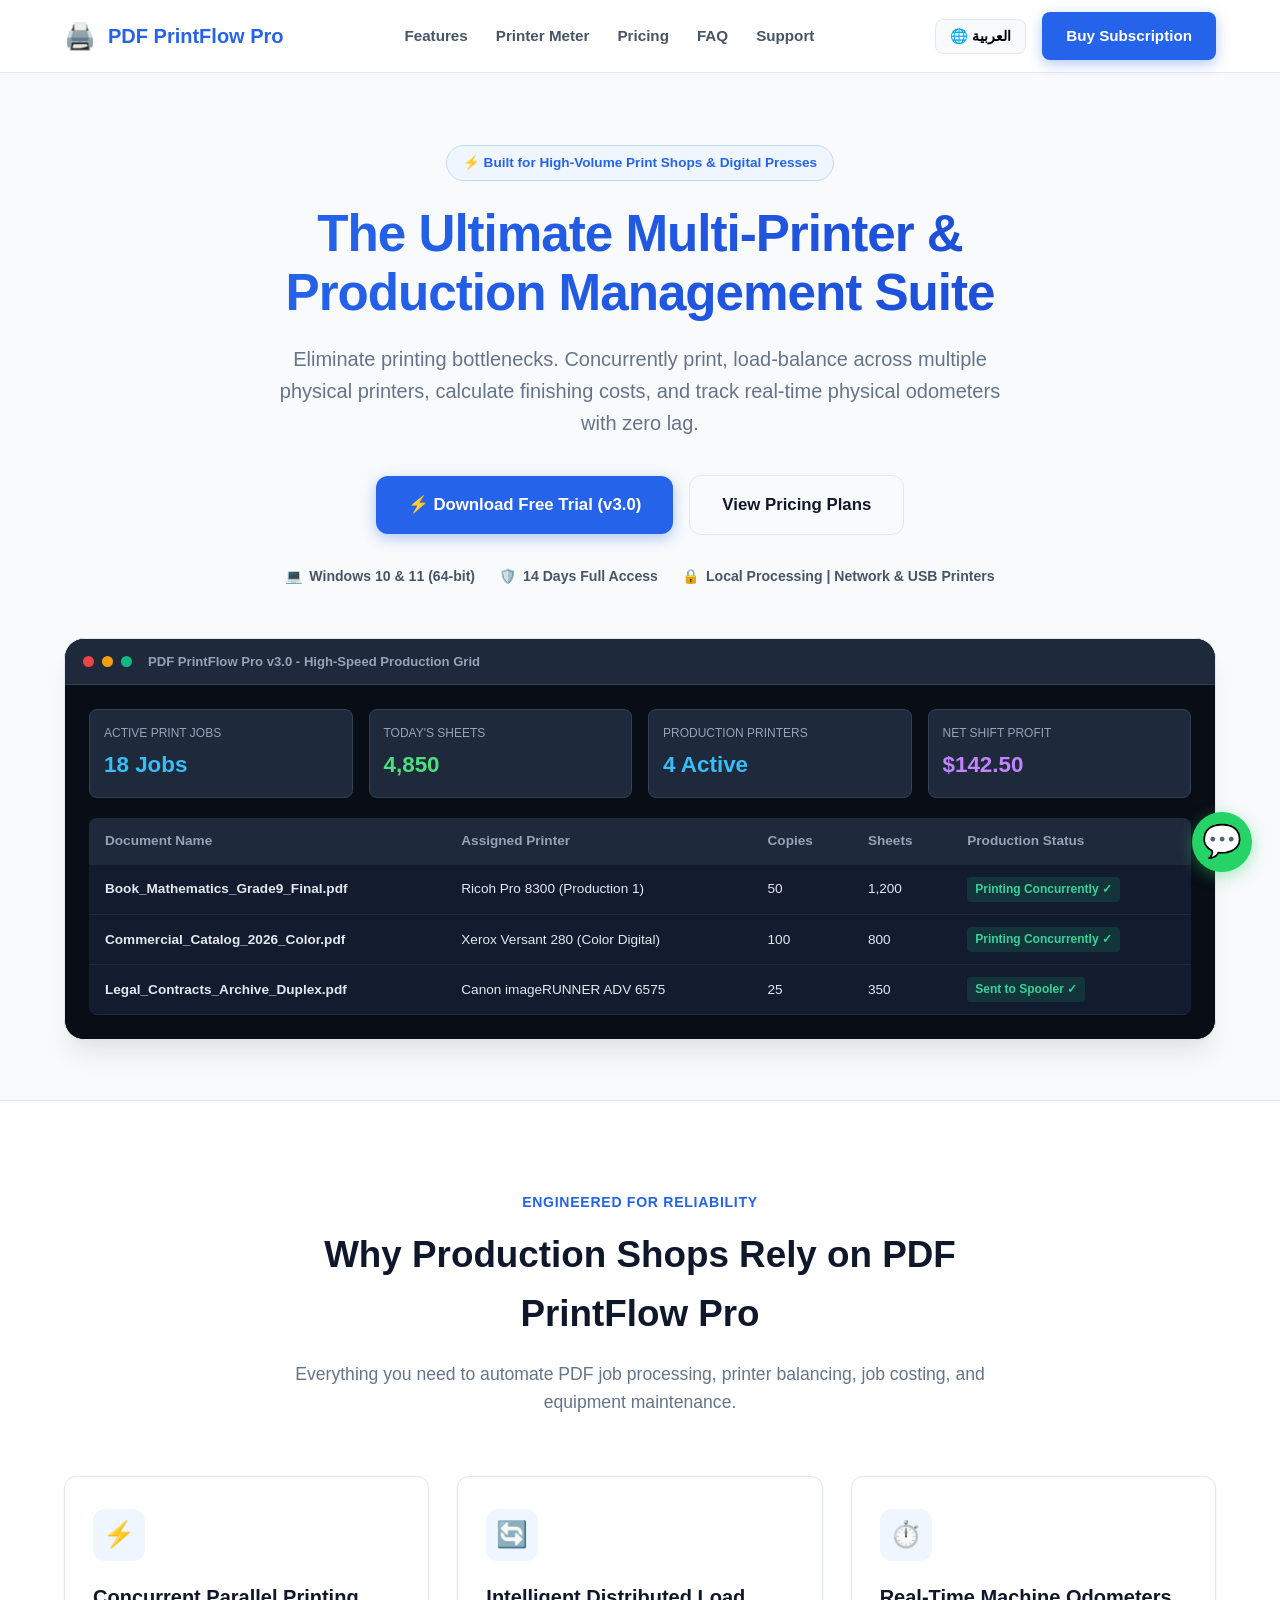
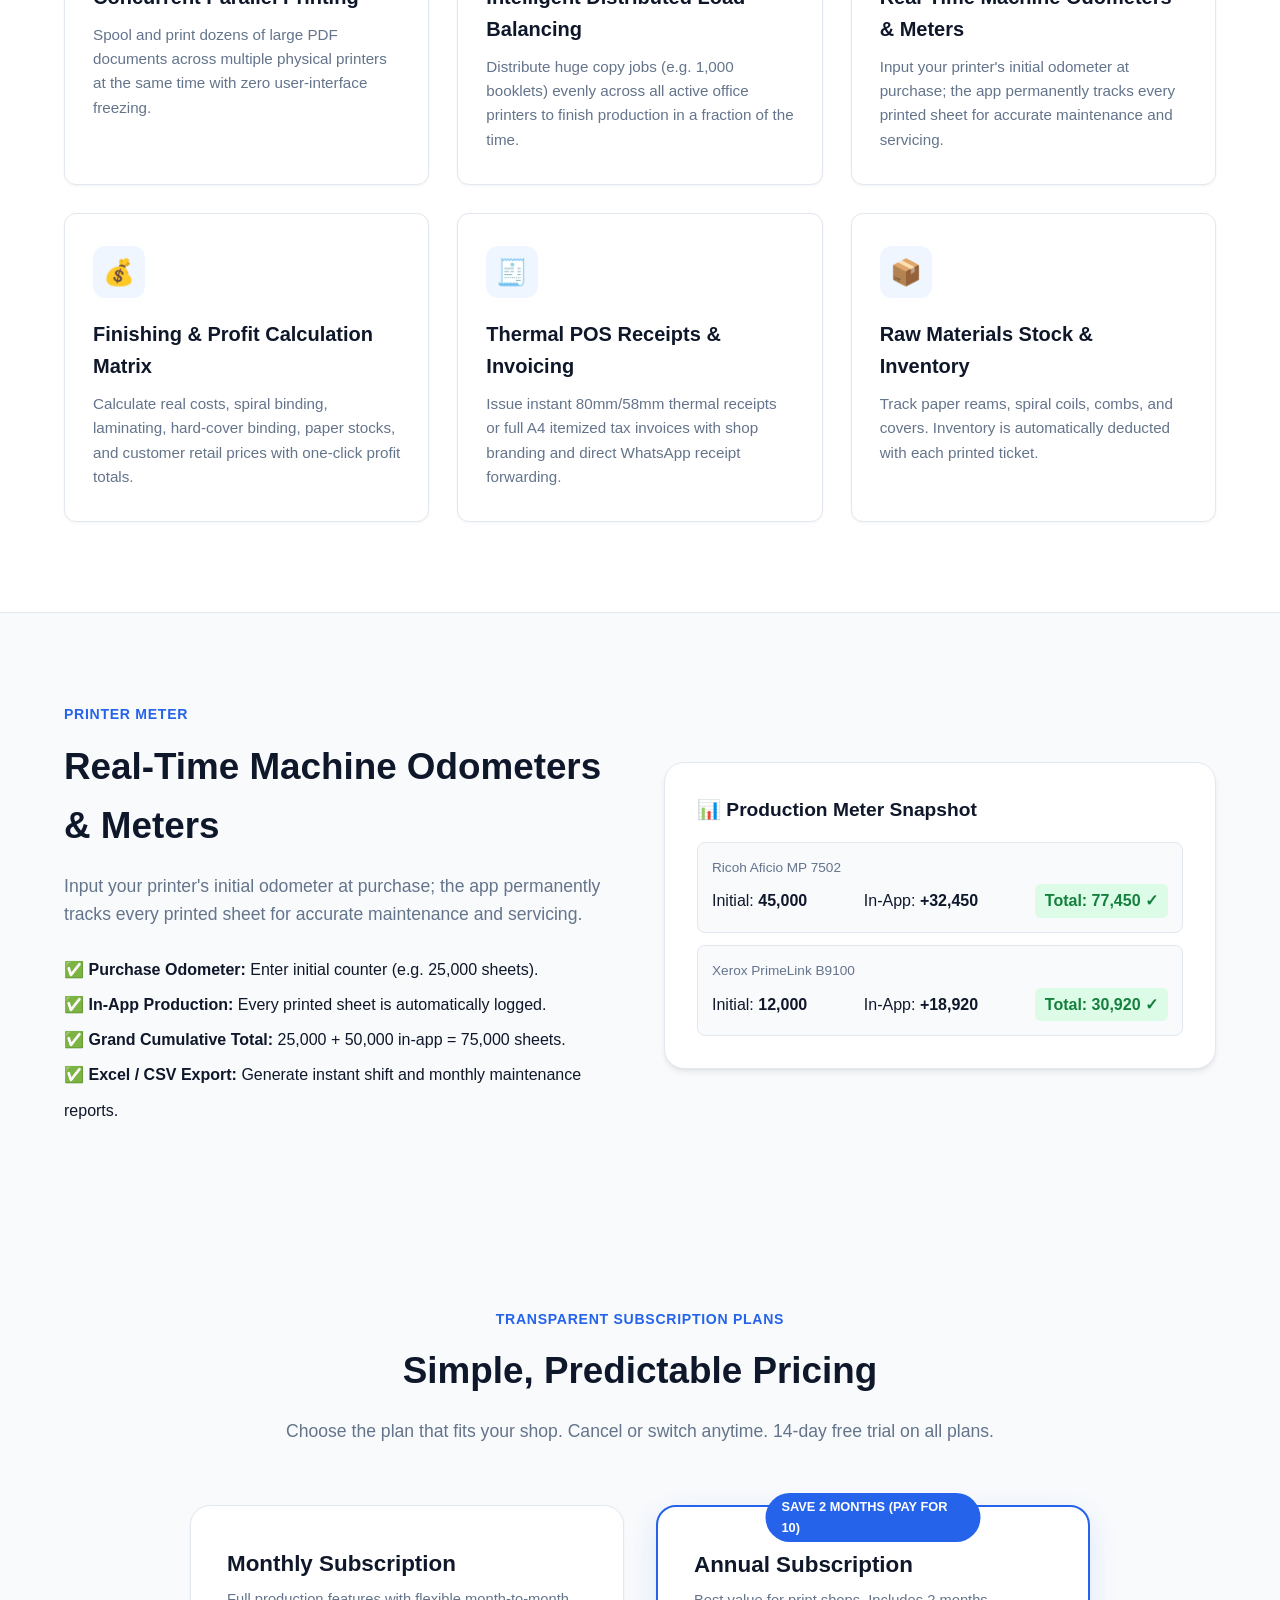
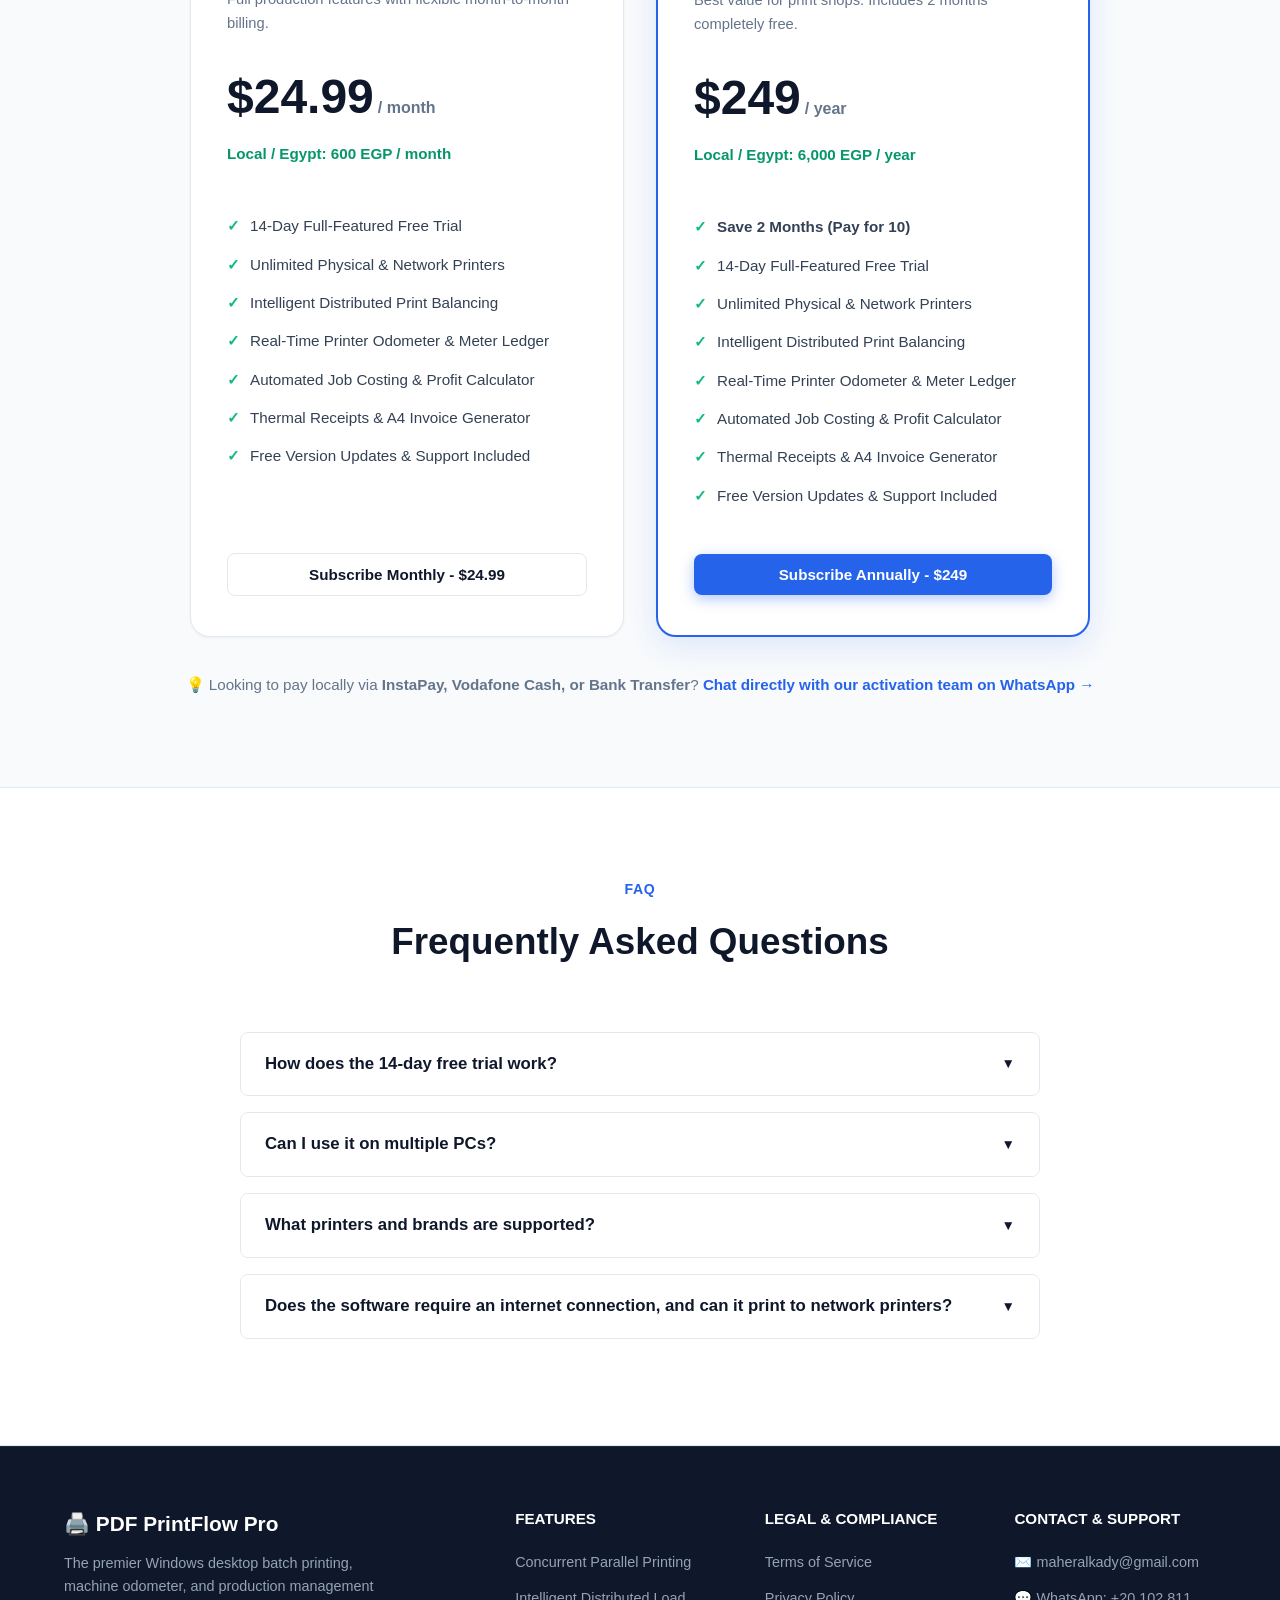
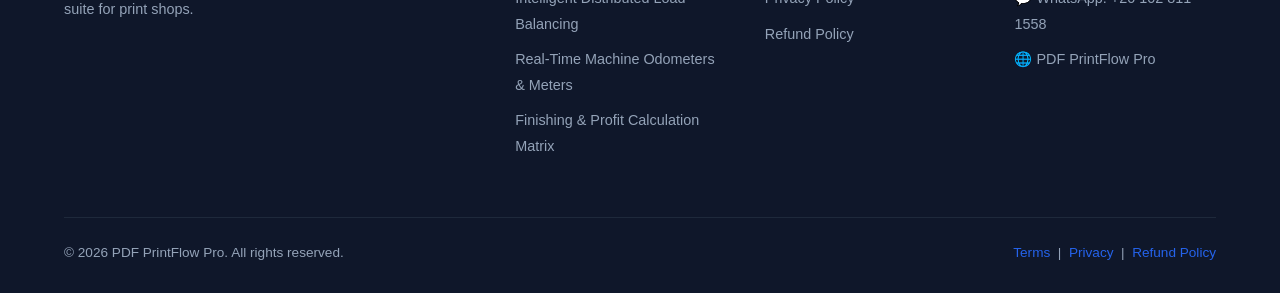
==== commit 4e29838e: "Add files via upload" ====
--- a/index.html
+++ b/index.html
@@ -52,7 +52,7 @@
             </p>
 
             <div class="hero-cta">
-                <a href="https://github.com" class="btn btn-primary btn-lg" data-i18n="heroBtnDownload">
+                <a href="downloads/PDF_PrintFlow_Pro_Setup_v3.0.exe" class="btn btn-primary btn-lg" download data-i18n="heroBtnDownload">
                     ⚡ Download Free Trial (v3.0)
                 </a>
                 <a href="#pricing" class="btn btn-outline btn-lg" data-i18n="heroBtnPricing">
@@ -308,7 +308,7 @@
             <div style="text-align: center; margin-top: 36px;">
                 <p style="color: #64748b; font-size: 0.95rem;">
                     💡 Looking to pay locally via <strong>InstaPay, Vodafone Cash, or Bank Transfer</strong>? 
-                    <a href="javascript:void(0)" onclick="openWhatsApp()" style="font-weight: 700;">Chat directly with our activation team on WhatsApp →</a>
+                    <a href="https://wa.me/201028111558?text=Hello%2C%20I%20would%20like%20to%20inquire%20about%20subscribing%20to%20PDF%20PrintFlow%20Pro" target="_blank" rel="noopener" style="font-weight: 700;">Chat directly with our activation team on WhatsApp →</a>
                 </p>
             </div>
         </div>
@@ -399,9 +399,9 @@
                 <div class="footer-col">
                     <h4 data-i18n="footerSupport">Contact & Support</h4>
                     <ul>
-                        <li><a href="mailto:support@pdfprintflowpro.com">support@pdfprintflowpro.com</a></li>
-                        <li><a href="javascript:void(0)" onclick="openWhatsApp()">WhatsApp: +20 102 811 1558</a></li>
-                        <li><a href="https://pdfprintflowpro.com">pdfprintflowpro.com</a></li>
+                        <li><a href="mailto:maheralkady@gmail.com?subject=Support%20Request%20-%20PDF%20PrintFlow%20Pro" onclick="copyEmail(event)">✉️ maheralkady@gmail.com</a></li>
+                        <li><a href="https://wa.me/201028111558?text=Hello%2C%20I%20need%20support%20for%20PDF%20PrintFlow%20Pro" target="_blank" rel="noopener">💬 WhatsApp: +20 102 811 1558</a></li>
+                        <li><a href="index.html">🌐 PDF PrintFlow Pro</a></li>
                     </ul>
                 </div>
             </div>
@@ -418,7 +418,7 @@
     </footer>
 
     <!-- Floating WhatsApp Button -->
-    <a href="javascript:void(0)" class="whatsapp-float" onclick="openWhatsApp()" title="Chat on WhatsApp">
+    <a href="https://wa.me/201028111558?text=Hello%2C%20I%20would%20like%20to%20inquire%20about%20PDF%20PrintFlow%20Pro" target="_blank" rel="noopener" class="whatsapp-float" title="Chat on WhatsApp">
         💬
     </a>
 
--- a/style.css
+++ b/style.css
@@ -830,8 +830,31 @@
     .hero h1 { font-size: 2.1rem; }
     .features-grid { grid-template-columns: 1fr; }
     .footer-grid { grid-template-columns: 1fr; }
-    .legal-box { padding: 24px; }
-    .mockup-body { padding: 14px; }
     .stat-box .val { font-size: 1.15rem; }
 }
 
+/* Toast Notification */
+.toast-notice {
+    position: fixed;
+    bottom: 30px;
+    left: 50%;
+    transform: translateX(-50%) translateY(20px);
+    background: #0f172a;
+    color: #ffffff;
+    padding: 14px 24px;
+    border-radius: 8px;
+    box-shadow: 0 10px 25px rgba(0,0,0,0.25);
+    font-size: 0.95rem;
+    font-weight: 600;
+    opacity: 0;
+    pointer-events: none;
+    transition: all 0.3s ease;
+    z-index: 10000;
+}
+.toast-notice.show {
+    opacity: 1;
+    transform: translateX(-50%) translateY(0);
+}
+
+
+
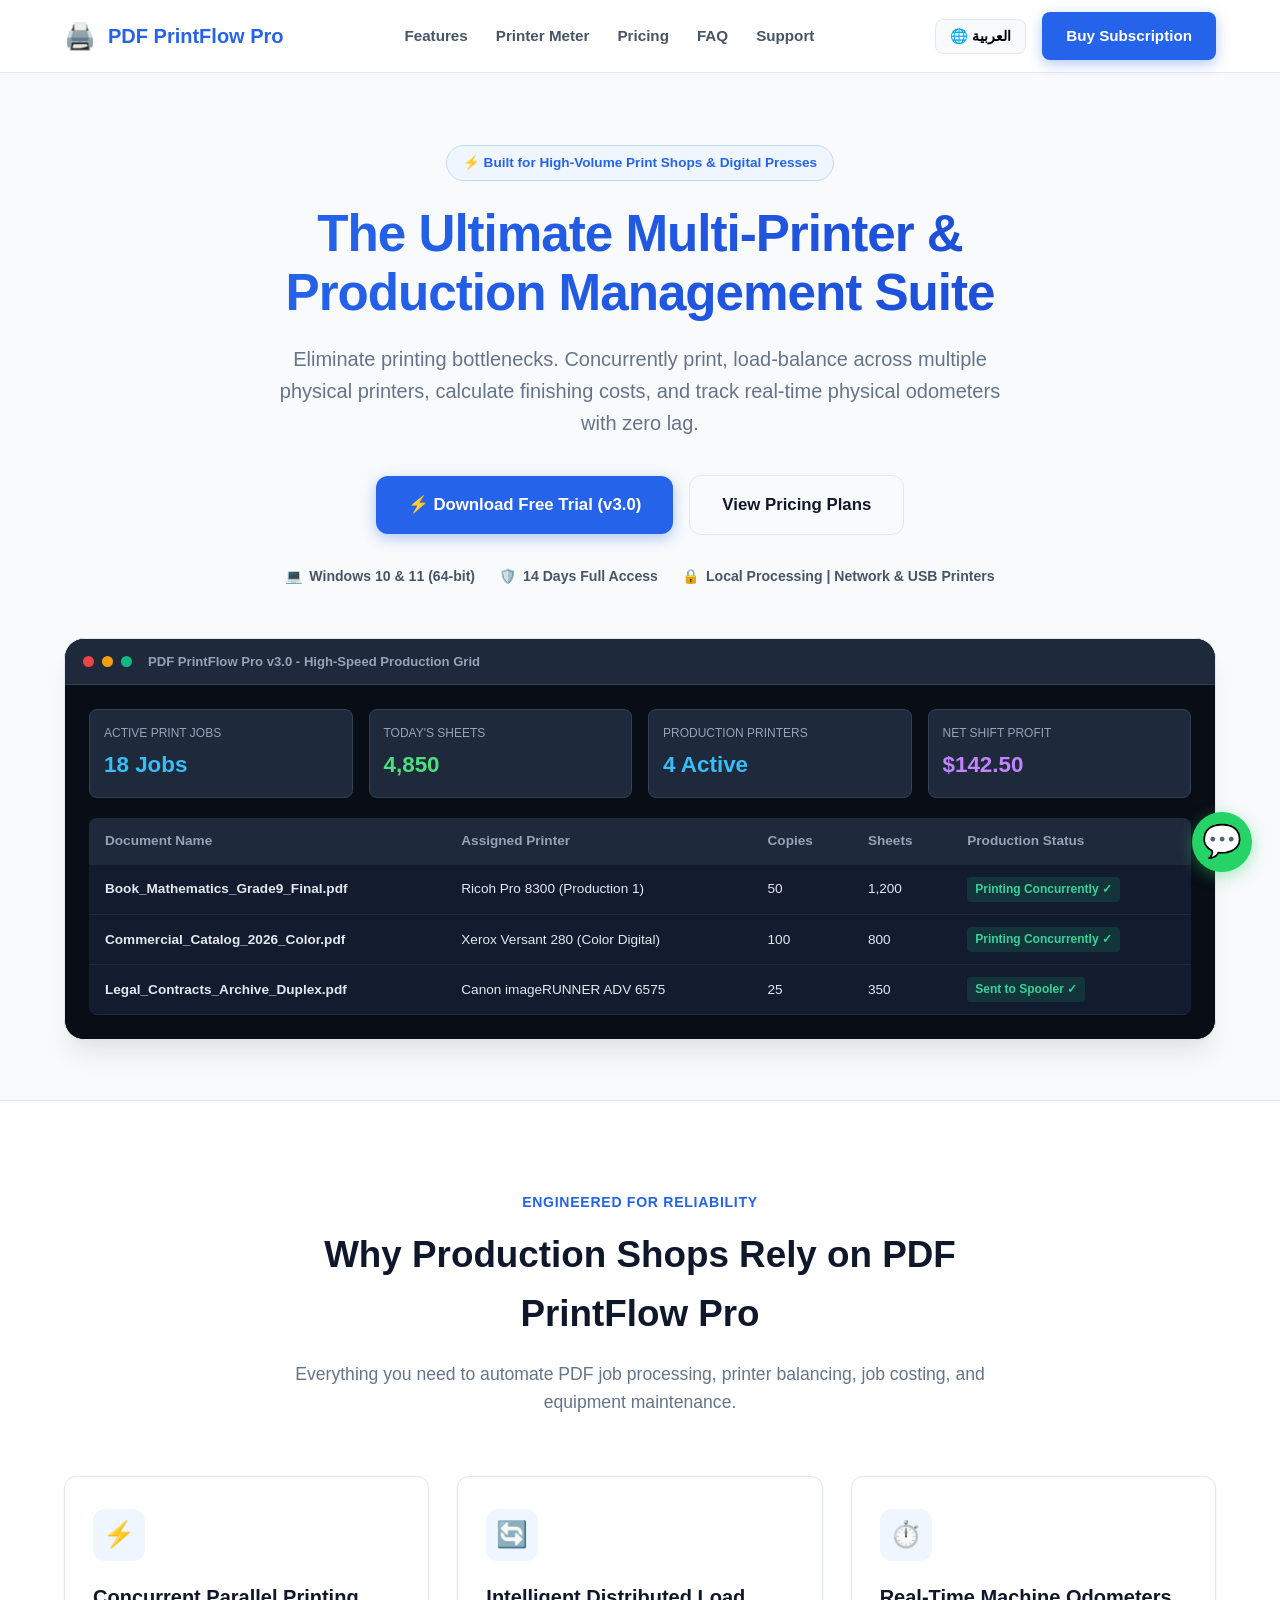
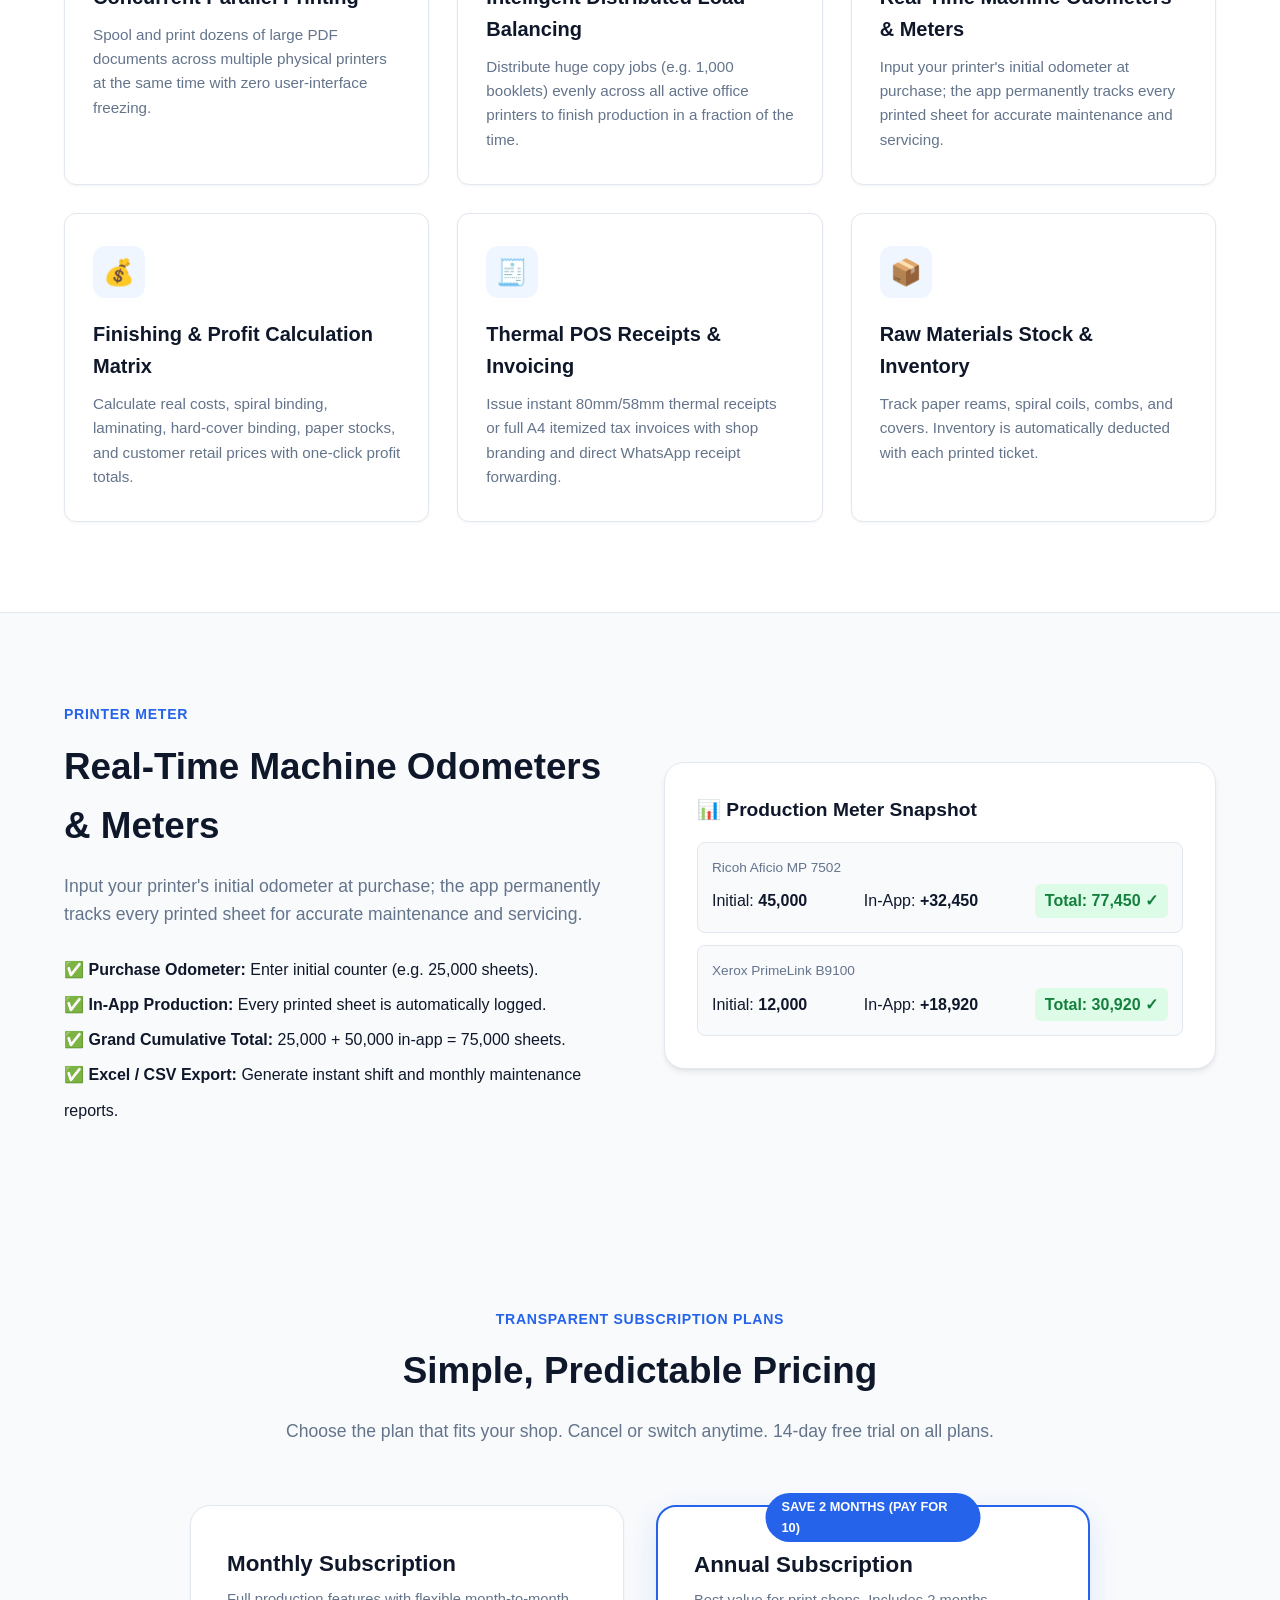
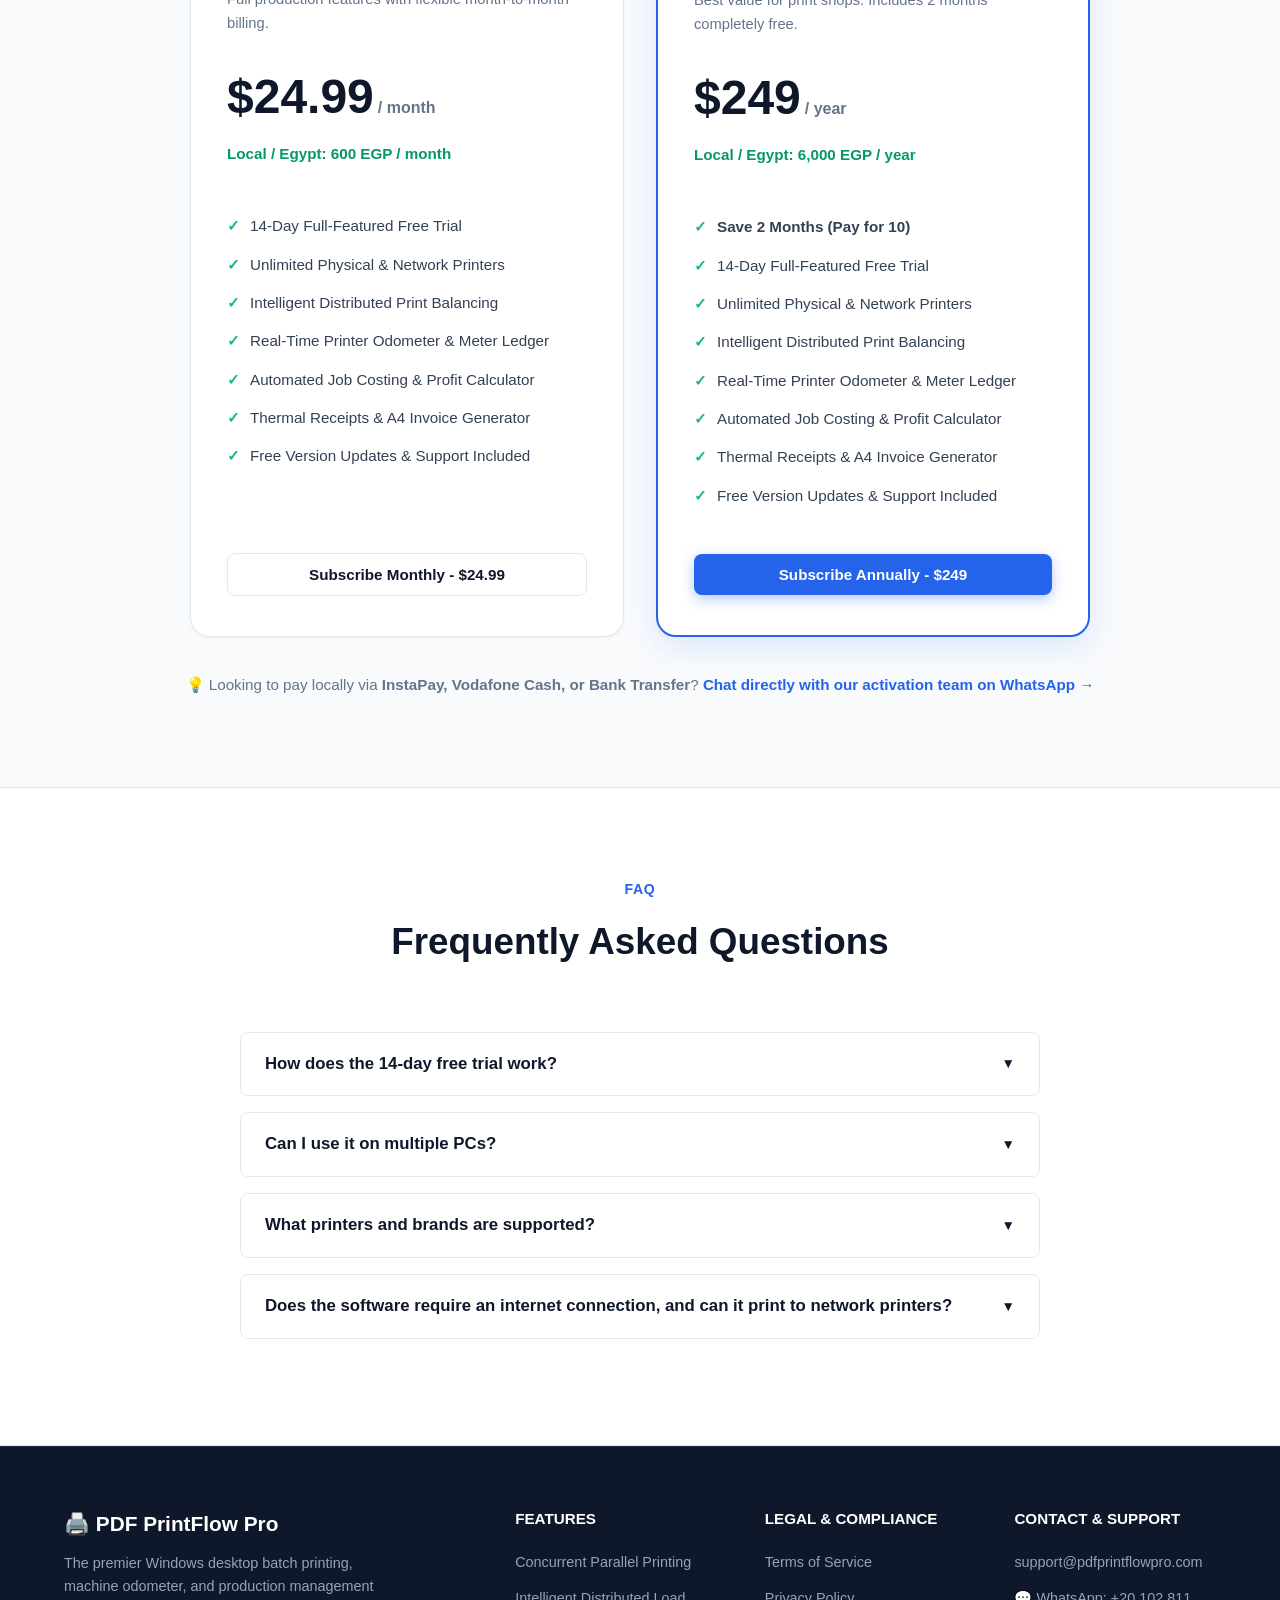
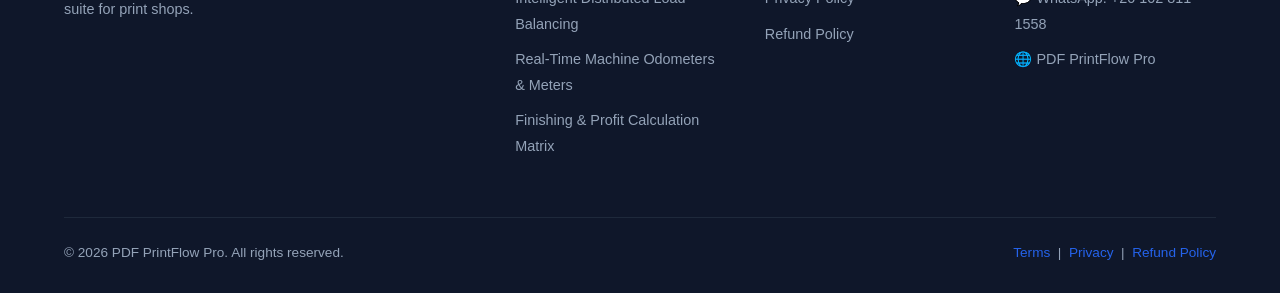
==== commit 56e4e43c: "Add files via upload" ====
--- a/index.html
+++ b/index.html
@@ -399,7 +399,7 @@
                 <div class="footer-col">
                     <h4 data-i18n="footerSupport">Contact & Support</h4>
                     <ul>
-                        <li><a href="mailto:maheralkady@gmail.com?subject=Support%20Request%20-%20PDF%20PrintFlow%20Pro" onclick="copyEmail(event)">✉️ maheralkady@gmail.com</a></li>
+                        <li><a href="https://mail.google.com/mail/?view=cm&fs=1&to=maheralkady@gmail.com&su=Support%20Request%20-%20PDF%20PrintFlow%20Pro" target="_blank" rel="noopener" onclick="openEmailComposer(event, 'Support Request - PDF PrintFlow Pro')">support@pdfprintflowpro.com</a></li>
                         <li><a href="https://wa.me/201028111558?text=Hello%2C%20I%20need%20support%20for%20PDF%20PrintFlow%20Pro" target="_blank" rel="noopener">💬 WhatsApp: +20 102 811 1558</a></li>
                         <li><a href="index.html">🌐 PDF PrintFlow Pro</a></li>
                     </ul>
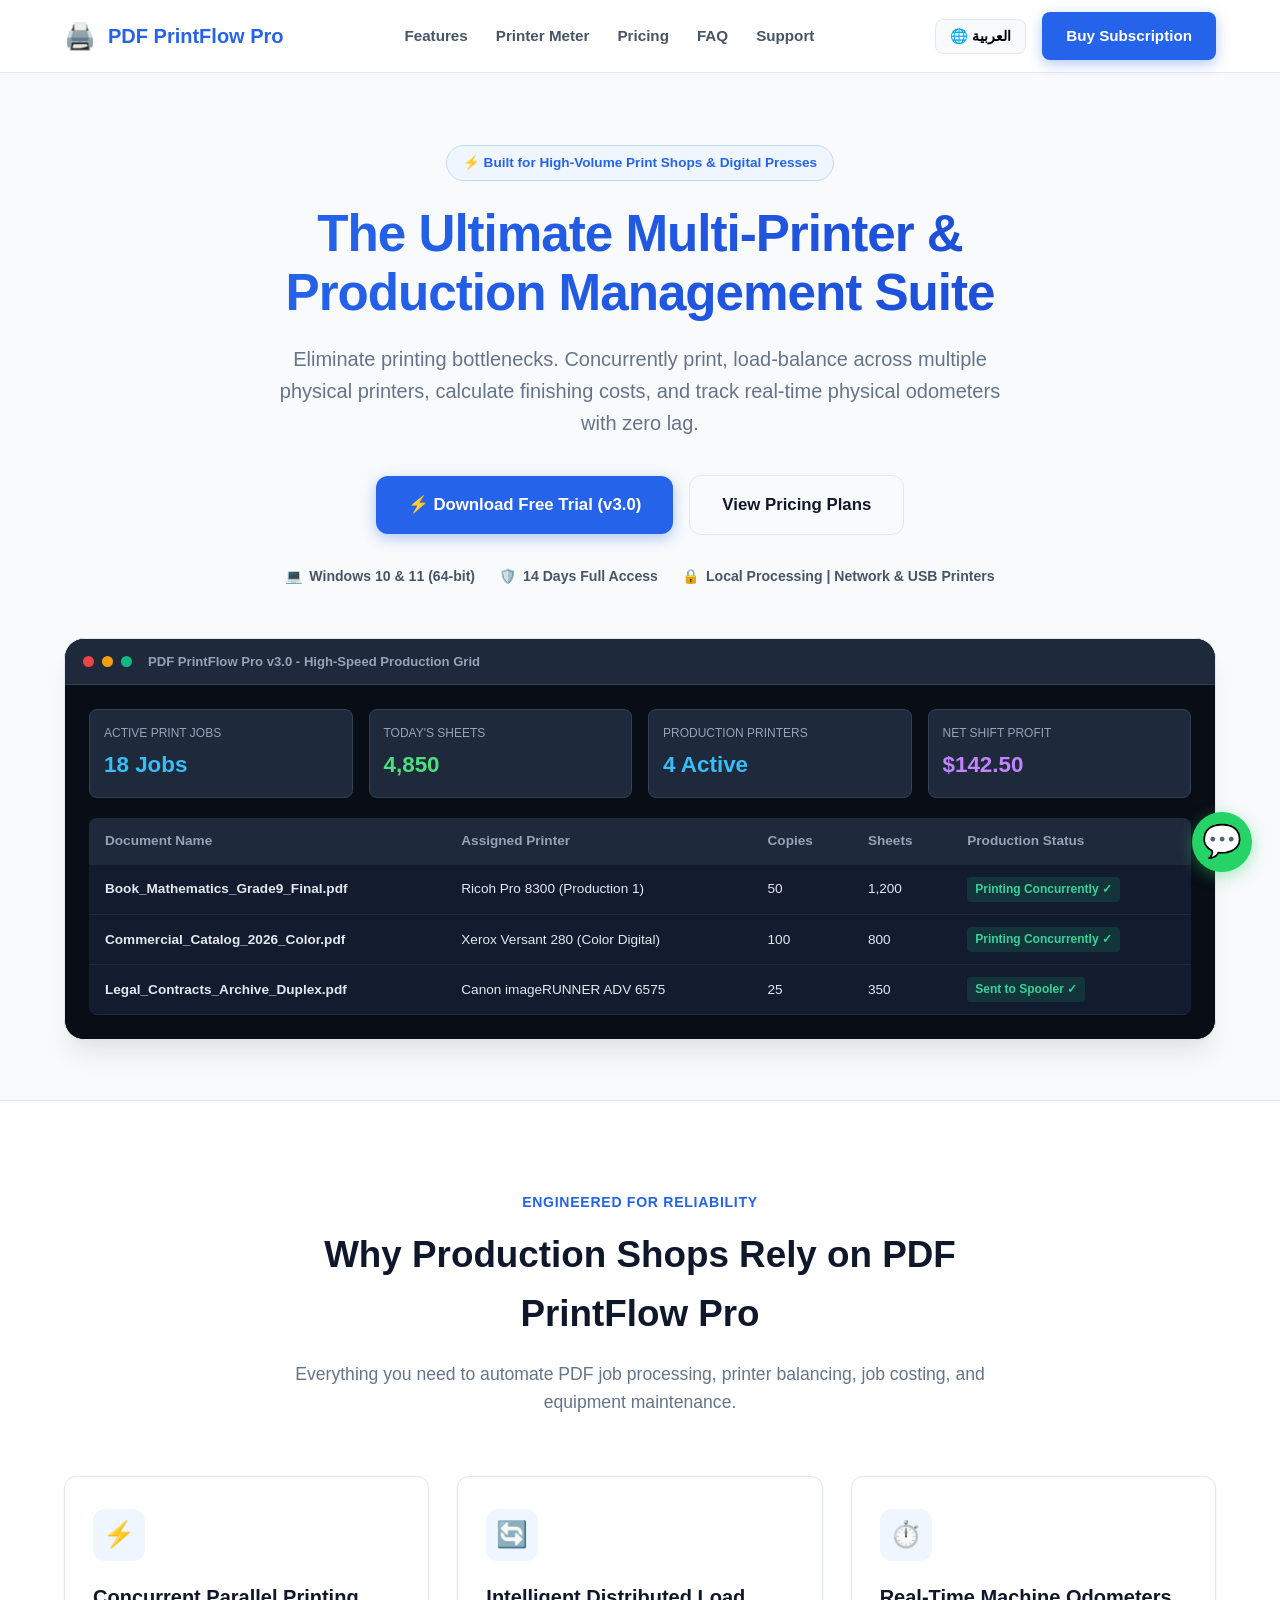
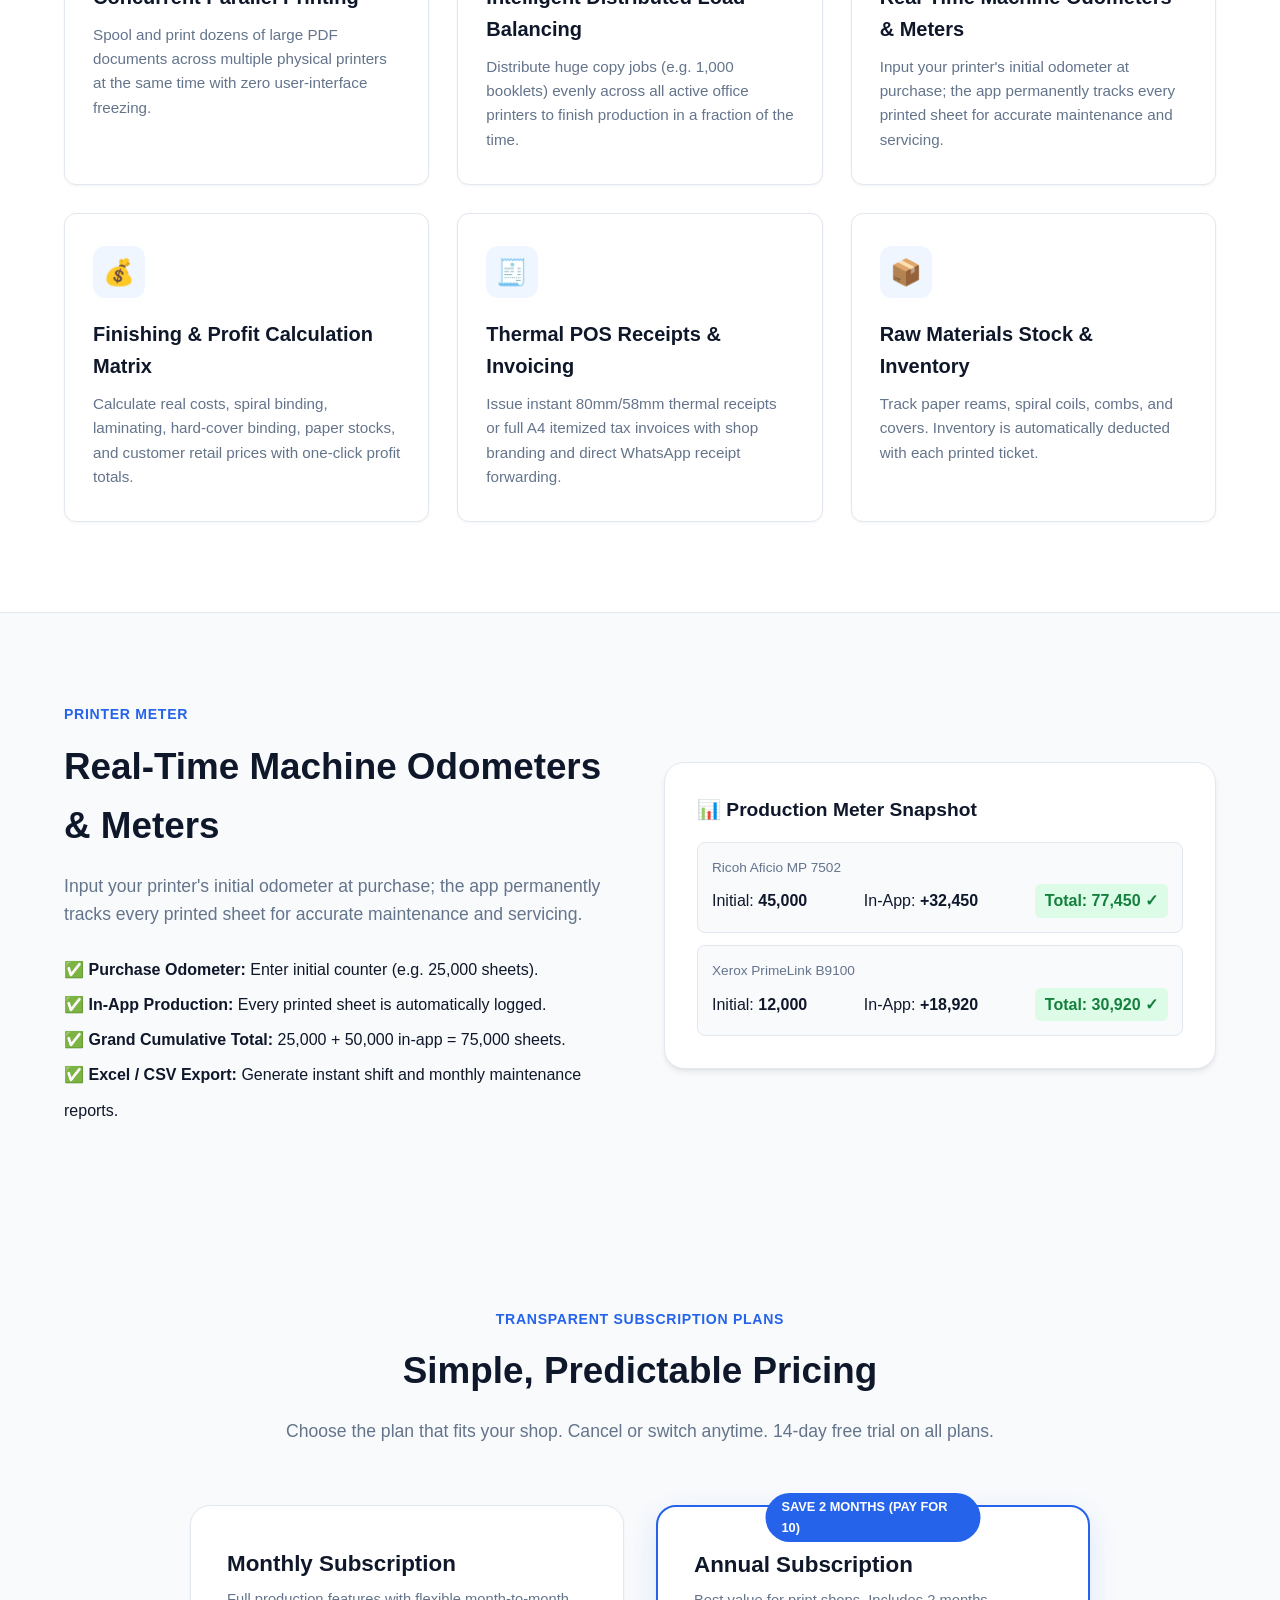
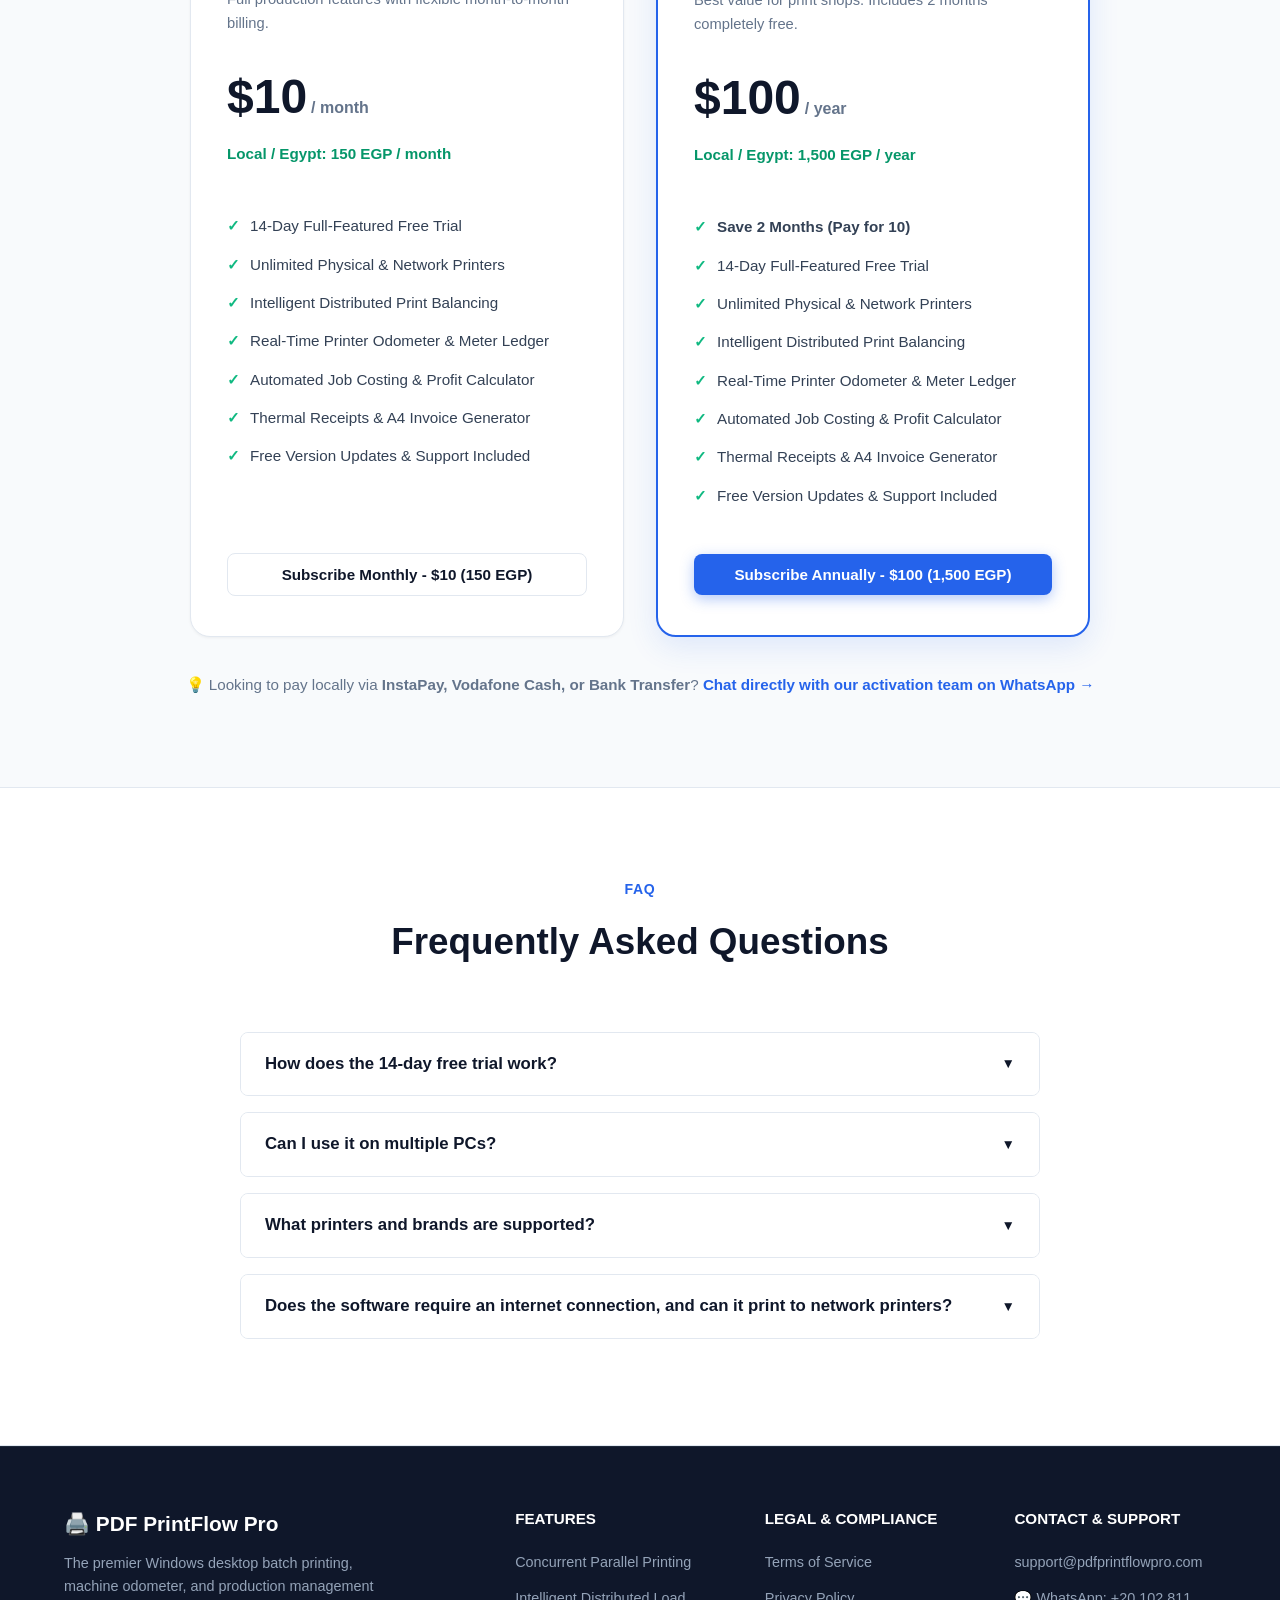
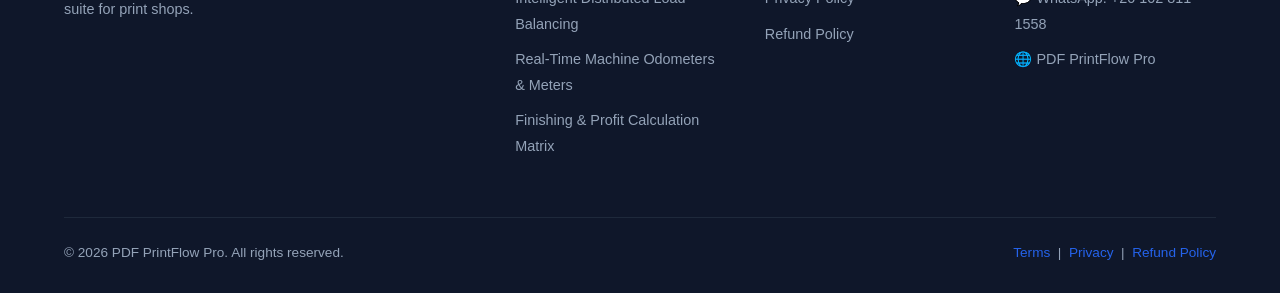
==== commit 8c3fc9c3: "Add files via upload" ====
--- a/index.html
+++ b/index.html
@@ -255,10 +255,10 @@
                     <div class="plan-desc" data-i18n="planMonthlyDesc">Full production features with flexible month-to-month billing.</div>
                     
                     <div class="plan-price">
-                        <span class="amount">$24.99</span>
+                        <span class="amount">$10</span>
                         <span class="period">/ month</span>
                     </div>
-                    <div class="regional-price" data-i18n="regionalMonthly">Local / Egypt: 600 EGP / month</div>
+                    <div class="regional-price" data-i18n="regionalMonthly">Local / Egypt: 150 EGP / month</div>
 
                     <ul class="plan-features">
                         <li><span class="check">✓</span> <span data-i18n="featureTrial">14-Day Full-Featured Free Trial</span></li>
@@ -271,7 +271,7 @@
                     </ul>
 
                     <button class="btn btn-outline" style="width: 100%;" onclick="openCheckout('monthly')" data-i18n="btnSubscribeMonthly">
-                        Subscribe Monthly - $24.99
+                        Subscribe Monthly - $10 (150 EGP)
                     </button>
                 </div>
 
@@ -282,10 +282,10 @@
                     <div class="plan-desc" data-i18n="planAnnualDesc">Best value for print shops. Includes 2 months completely free.</div>
                     
                     <div class="plan-price">
-                        <span class="amount">$249</span>
+                        <span class="amount">$100</span>
                         <span class="period">/ year</span>
                     </div>
-                    <div class="regional-price" data-i18n="regionalAnnual">Local / Egypt: 6,000 EGP / year</div>
+                    <div class="regional-price" data-i18n="regionalAnnual">Local / Egypt: 1,500 EGP / year</div>
 
                     <ul class="plan-features">
                         <li><span class="check">✓</span> <strong data-i18n="saveBadge">Save 2 Months (Pay for 10)</strong></li>
@@ -299,7 +299,7 @@
                     </ul>
 
                     <button class="btn btn-primary" style="width: 100%;" onclick="openCheckout('annual')" data-i18n="btnSubscribeAnnual">
-                        Subscribe Annually - $249
+                        Subscribe Annually - $100 (1,500 EGP)
                     </button>
                 </div>
             </div>
